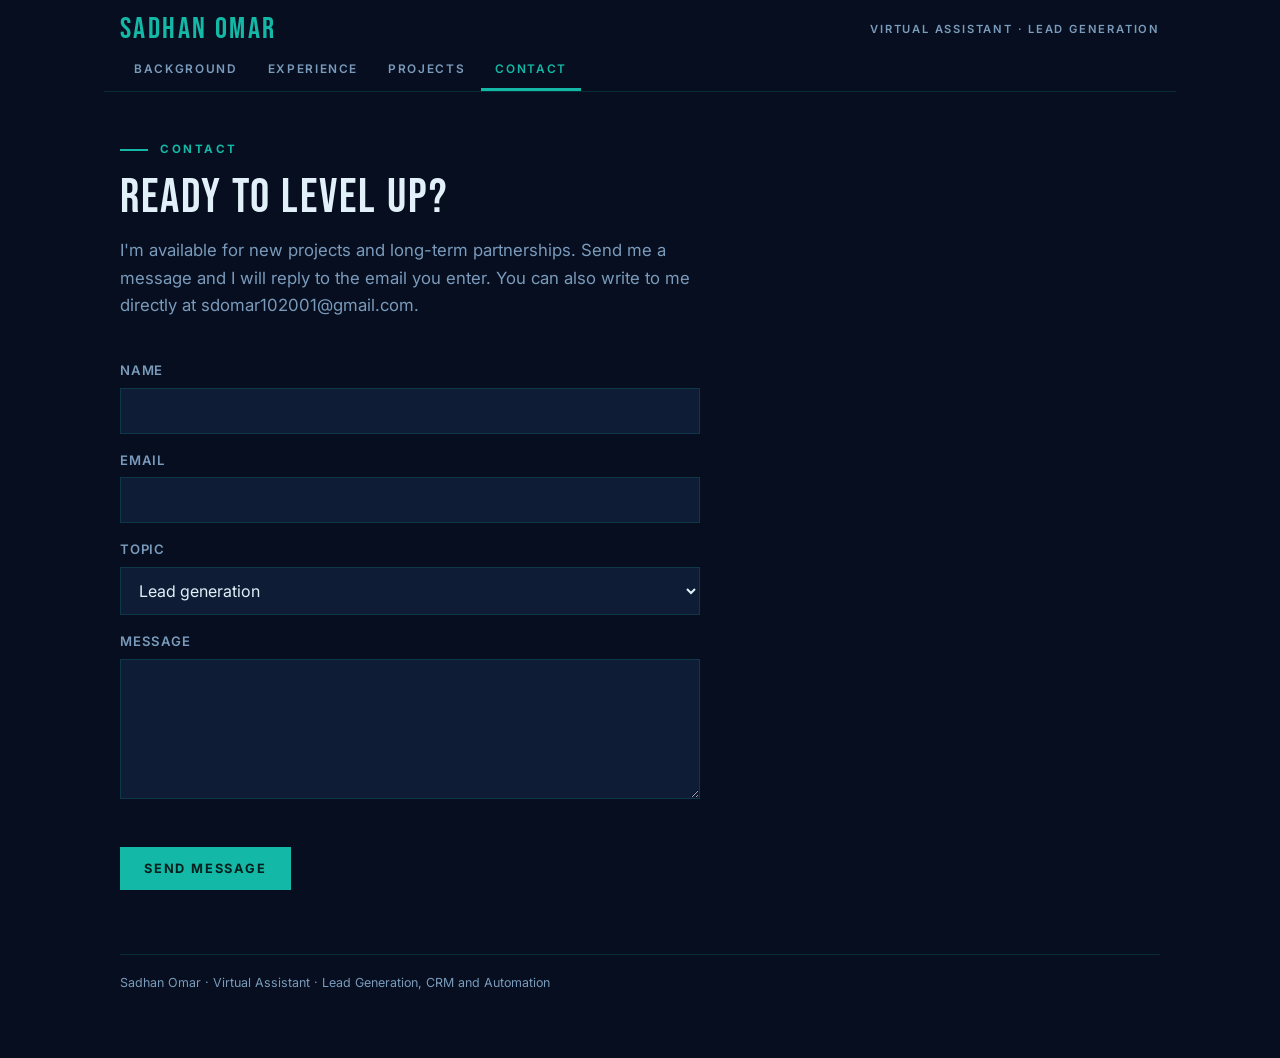
==== contact.html @ d017ca19 "Update portfolio projects and website" ====
<!DOCTYPE html>
<html lang="en">
<head>
<meta charset="UTF-8">
<meta name="viewport" content="width=device-width, initial-scale=1.0, viewport-fit=cover">
<title>Contact | Sadhan Omar</title>
<meta name="description" content="Sadhan Omar, virtual assistant for lead generation, CRM and GoHighLevel, cold outreach, and workflow automation.">
<link rel="preconnect" href="https://fonts.googleapis.com">
<link rel="preconnect" href="https://fonts.gstatic.com" crossorigin>
<link href="https://fonts.googleapis.com/css2?family=Bebas+Neue&family=Inter:wght@400;500;600;700&display=swap" rel="stylesheet">
<link rel="stylesheet" href="styles.css">
</head>
<body>
<div class="wrap">
  <header>
    <div class="head-inner">
      <div class="head-row">
        <a class="brand" href="index.html">SADHAN OMAR</a>
        <div class="role">Virtual Assistant · Lead Generation</div>
      </div>
      <nav aria-label="Portfolio pages">
        <a class="tab" href="index.html">Background</a>
        <a class="tab" href="experience.html">Experience</a>
        <a class="tab" href="projects.html">Projects</a>
        <a class="tab" aria-current="page" href="contact.html">Contact</a>
      </nav>
    </div>
  </header>

  <main>
    <section class="panel">
      <div class="block">
        <div class="eyebrow">Contact</div>
        <h2 class="sec-title">Ready to level up?</h2>
        <p class="bio" id="c-intro">I'm available for new projects and long-term partnerships. Write your message below, copy it, and send it to <b style="color:var(--fg);user-select:all">sdomar102001@gmail.com</b>. This page cannot send email by itself.</p>
      </div>
      <form id="cform" novalidate>
        <label for="c-name">Name<input id="c-name" name="name" autocomplete="name" required></label>
        <label for="c-email">Email<input id="c-email" name="email" type="email" autocomplete="email" required></label>
        <label for="c-topic">Topic
          <select id="c-topic" name="topic"><option>Lead generation</option><option>CRM or GoHighLevel setup</option><option>Workflow automation</option><option>Something else</option></select>
        </label>
        <label for="c-msg">Message<textarea id="c-msg" name="message" required></textarea></label>
        <div class="err" id="c-err" role="alert"></div>
        <label class="hp" aria-hidden="true">Leave this field empty<input name="website" tabindex="-1" autocomplete="off"></label>
        <div class="ok" id="c-ok" role="status" hidden></div>
        <button class="btn" type="submit" id="c-submit">Write message</button>
      </form>
      <div class="draft" id="draft" hidden>
        <pre id="draft-text"></pre>
        <div class="row"><button class="btn alt" type="button" id="copy">Copy message</button><span class="note" id="copy-note"></span></div>
      </div>
    </section>
  </main>

  <footer>Sadhan Omar · Virtual Assistant · Lead Generation, CRM and Automation</footer>
</div>
<script src="script.js"></script>
</body>
</html>
---- styles.css ----
[hidden] { display: none !important; }
html { background: #060e1f; }
body { margin: 0; }
img { max-width: 100%; }
/* Layout: sticky header (name + tab bar), one panel at a time routed by #hash. Keeps the owner's existing navy + teal look with Bebas Neue and Inter. */
:root {
  --bg: #060e1f;
  --surface: #0e1c35;
  --surface-2: #0b1628;
  --fg: #e2f0f9;
  --muted: #7a9bbb;
  --line: rgba(20, 184, 166, 0.18);
  --accent: #14b8a6;
  --accent-fg: #04201d;
  --font-display: "Bebas Neue", Impact, "Arial Narrow", sans-serif;
  --font-body: "Inter", "Helvetica Neue", Arial, sans-serif;
  color-scheme: dark;
}
* { box-sizing: border-box; }
body {
  background: var(--bg); color: var(--fg); font-family: var(--font-body); font-size: 16px; line-height: 1.65;
  padding-left: max(16px, env(safe-area-inset-left, 0px));
  padding-right: max(16px, env(safe-area-inset-right, 0px));
  padding-block: 0 64px;
}
body::before { content: ""; position: fixed; inset: 0 0 auto; height: env(safe-area-inset-top, 0px); z-index: 10; background: var(--bg); }
.wrap { max-width: 1040px; margin: 0 auto; min-width: 0; }
h1, h2, h3 { font-family: var(--font-display); font-weight: 400; letter-spacing: 0.04em; line-height: 0.95; margin: 0; text-wrap: balance; }
p { margin: 0; max-width: 65ch; }
a { color: var(--accent); }
:focus-visible { outline: 2px solid var(--accent); outline-offset: 3px; }

header { position: sticky; top: env(safe-area-inset-top, 0px); z-index: 5; background: var(--bg); border-bottom: 1px solid var(--line); margin-inline: calc(-1 * max(16px, env(safe-area-inset-left, 0px))) calc(-1 * max(16px, env(safe-area-inset-right, 0px))); padding-inline: max(16px, env(safe-area-inset-left, 0px)) max(16px, env(safe-area-inset-right, 0px)); }
.head-inner { max-width: 1040px; margin: 0 auto; }
.head-row { display: flex; align-items: center; justify-content: space-between; gap: 8px 24px; flex-wrap: wrap; padding-top: 14px; }
.brand { text-decoration: none; font-family: var(--font-display); font-size: 1.9rem; letter-spacing: 0.08em; color: var(--accent); line-height: 1; }
.role { font-size: 0.7rem; font-weight: 600; letter-spacing: 0.16em; text-transform: uppercase; color: var(--muted); }
nav { display: flex; gap: 2px; overflow-x: auto; scrollbar-width: none; padding-top: 6px; }
nav::-webkit-scrollbar { display: none; }
.tab { display: block; text-decoration: none; background: none; border: 0; border-bottom: 3px solid transparent; color: var(--muted); font: 600 0.74rem var(--font-body); letter-spacing: 0.14em; text-transform: uppercase; padding: 12px 14px; cursor: pointer; white-space: nowrap; }
.tab:hover { color: var(--accent); }
.tab[aria-current="page"] { color: var(--accent); border-bottom-color: var(--accent); }

main { padding-top: 48px; }
.panel { display: grid; gap: 40px; }
.eyebrow { font-size: 0.72rem; font-weight: 700; letter-spacing: 0.22em; text-transform: uppercase; color: var(--accent); }
.eyebrow::before { content: ""; display: inline-block; width: 28px; height: 2px; background: var(--accent); vertical-align: middle; margin-right: 12px; }
.title { font-size: clamp(2.6rem, 7vw, 4.6rem); }
.title .hl { color: var(--accent); }
.hero { display: grid; gap: 18px; }
.role-tag { display: inline-block; justify-self: start; border: 1px solid rgba(20, 184, 166, 0.4); background: rgba(20, 184, 166, 0.08); color: var(--accent); font-size: 0.74rem; font-weight: 700; letter-spacing: 0.12em; text-transform: uppercase; padding: 8px 14px; line-height: 1.5; }
.bio { color: var(--muted); font-size: 1.05rem; max-width: 56ch; }
.chips { display: flex; flex-wrap: wrap; gap: 8px; }
.chip { border: 1px solid rgba(20, 184, 166, 0.3); background: rgba(20, 184, 166, 0.07); color: var(--accent); padding: 5px 14px; border-radius: 999px; font-size: 0.76rem; font-weight: 700; letter-spacing: 0.04em; }
.chip.plain { color: var(--fg); background: var(--surface); border-color: var(--line); font-weight: 500; font-size: 0.82rem; }

.stats { display: grid; grid-template-columns: repeat(auto-fit, minmax(180px, 1fr)); background: var(--surface-2); border: 1px solid var(--line); }
.stat { padding: 26px 20px; text-align: center; border-right: 1px solid var(--line); min-width: 0; }
.stat:last-child { border-right: 0; }
.stat b { display: block; font-family: var(--font-display); font-weight: 400; font-size: 2.8rem; color: var(--accent); line-height: 1; letter-spacing: 0.03em; }
.stat span { display: block; margin-top: 6px; font-size: 0.7rem; letter-spacing: 0.14em; text-transform: uppercase; color: var(--muted); }
@media (max-width: 640px) { .stat { border-right: 0; border-bottom: 1px solid var(--line); } .stat:last-child { border-bottom: 0; } }

.sec-title { font-size: clamp(2rem, 5vw, 3rem); }
.grid { display: grid; grid-template-columns: repeat(auto-fit, minmax(270px, 1fr)); gap: 3px; background: var(--bg); }
.card { background: var(--surface); padding: 28px 26px; min-width: 0; }
.card h3 { font-size: 1.4rem; margin-bottom: 14px; }
.card ul { list-style: none; margin: 0; padding: 0; }
.card li { display: flex; gap: 10px; padding: 8px 0; border-bottom: 1px solid rgba(255, 255, 255, 0.05); font-size: 0.88rem; color: var(--muted); }
.card li:last-child { border-bottom: 0; }
.card li::before { content: "\2192"; color: var(--accent); flex-shrink: 0; }

.case { background: var(--surface); border: 1px solid var(--line); padding: 28px; display: grid; gap: 14px; min-width: 0; }
.case .kicker { font-size: 0.72rem; font-weight: 700; letter-spacing: 0.18em; text-transform: uppercase; color: var(--accent); }
.case h3 { font-size: clamp(1.8rem, 4vw, 2.4rem); }
.case p { color: var(--muted); }
details { border-top: 1px solid var(--line); padding-top: 16px; }
summary { cursor: pointer; color: var(--accent); font-weight: 600; font-size: 0.9rem; letter-spacing: 0.04em; }
.flow { list-style: none; margin: 18px 0 0; padding: 0; display: grid; gap: 0; }
.flow li { display: grid; grid-template-columns: 150px minmax(0, 1fr); gap: 6px 20px; padding: 14px 0; border-top: 1px solid rgba(255, 255, 255, 0.06); font-size: 0.92rem; color: var(--muted); }
.flow li b { color: var(--fg); font-weight: 600; }
@media (max-width: 640px) { .flow li { grid-template-columns: minmax(0, 1fr); } }
.why { margin-top: 18px; padding: 16px 18px; background: rgba(20, 184, 166, 0.07); border-left: 3px solid var(--accent); color: var(--fg); font-size: 0.92rem; max-width: none; }

.block { display: grid; gap: 16px; }
.certs { display: grid; grid-template-columns: repeat(auto-fit, minmax(230px, 1fr)); gap: 12px; }
.cert { background: var(--surface); border: 1px solid var(--line); padding: 16px 18px; }
.cert b { display: block; font-weight: 700; }
.cert span { font-size: 0.82rem; color: var(--muted); }
.kv { display: grid; grid-template-columns: repeat(auto-fit, minmax(260px, 1fr)); gap: 12px; }
.kv > div { background: var(--surface); border: 1px solid var(--line); padding: 16px 18px; min-width: 0; }
.kv dt { font-size: 0.68rem; letter-spacing: 0.16em; text-transform: uppercase; color: var(--muted); }
.kv dd { margin: 4px 0 0; font-weight: 500; overflow-wrap: anywhere; user-select: all; }
.kv a { text-decoration: none; }
.kv a:hover { text-decoration: underline; }

form { display: grid; gap: 16px; max-width: 580px; }
label { display: grid; gap: 6px; font-size: 0.82rem; font-weight: 600; letter-spacing: 0.06em; text-transform: uppercase; color: var(--muted); }
input, select, textarea { font: 400 1rem var(--font-body); letter-spacing: 0; text-transform: none; color: var(--fg); background: var(--surface); border: 1px solid var(--line); padding: 12px 14px; width: 100%; border-radius: 0; }
textarea { min-height: 140px; resize: vertical; }
.btn { appearance: none; border: 0; background: var(--accent); color: var(--accent-fg); font: 700 0.8rem var(--font-body); letter-spacing: 0.14em; text-transform: uppercase; padding: 14px 24px; cursor: pointer; justify-self: start; }
.btn.alt { background: none; color: var(--accent); border: 1px solid var(--accent); }
.err { color: #f0b45a; font-size: 0.85rem; min-height: 1.2em; }
.draft { display: grid; gap: 14px; max-width: 580px; background: var(--surface); border: 1px solid var(--line); padding: 20px; }
.draft pre { margin: 0; white-space: pre-wrap; overflow-wrap: anywhere; font: 0.85rem/1.6 ui-monospace, Consolas, monospace; }
.row { display: flex; gap: 12px; align-items: center; flex-wrap: wrap; }
.note { font-size: 0.85rem; color: var(--muted); }
footer { margin-top: 64px; padding-top: 18px; border-top: 1px solid var(--line); font-size: 0.78rem; color: var(--muted); }
@media (prefers-reduced-motion: no-preference) { .panel { animation: rise 0.25s ease-out; } @keyframes rise { from { opacity: 0.2; transform: translateY(6px); } to { opacity: 1; transform: none; } } }

/* ── Project pages (blue accent, SaaS-style cards) ── */
.btn { display: inline-block; text-decoration: none; }
body.proj { --accent: #6ea8ff; --accent-fg: #06122b; --line: rgba(110, 168, 255, 0.2); --surface: #0d1b36; --surface-2: #0a1530; }
.proj h1, .proj h2, .proj h3 { font-family: var(--font-body); font-weight: 700; letter-spacing: -0.02em; line-height: 1.15; }
.proj .brand { font-family: var(--font-display); letter-spacing: 0.08em; }
.pmain { display: grid; gap: 72px; }
.back { justify-self: start; color: var(--muted); font-size: 0.85rem; text-decoration: none; margin-bottom: -40px; }
.back:hover { color: var(--accent); }
.phero { display: grid; gap: 20px; }
.badge-row { display: flex; flex-wrap: wrap; gap: 8px; }
.badge { display: inline-block; background: var(--accent); color: var(--accent-fg); font-weight: 800; font-size: 0.72rem; letter-spacing: 0.1em; padding: 4px 10px; border-radius: 6px; }
.badge.soft { background: rgba(110, 168, 255, 0.12); color: var(--accent); font-weight: 600; letter-spacing: 0.04em; }
.phero h1 { font-size: clamp(2rem, 5.2vw, 3.4rem); max-width: 20ch; }
.plead { font-size: 1.1rem; color: var(--muted); max-width: 62ch; }
.meta { display: grid; grid-template-columns: repeat(auto-fit, minmax(200px, 1fr)); gap: 12px; margin: 8px 0 0; }
.meta > div { background: var(--surface); border: 1px solid var(--line); border-radius: 14px; padding: 14px 16px; box-shadow: 0 6px 20px rgba(0, 0, 0, 0.25); min-width: 0; }
.meta dt { font-size: 0.68rem; letter-spacing: 0.14em; text-transform: uppercase; color: var(--muted); }
.meta dd { margin: 4px 0 0; font-weight: 600; }
.disclaimer { font-size: 0.88rem; color: var(--muted); border-left: 3px solid var(--accent); padding-left: 14px; }
.toc { display: flex; flex-wrap: wrap; gap: 8px; }
.toc a { font-size: 0.8rem; font-weight: 600; color: var(--muted); text-decoration: none; border: 1px solid var(--line); border-radius: 999px; padding: 6px 14px; }
.toc a:hover { color: var(--accent); border-color: var(--accent); }
.psec { display: grid; gap: 20px; scroll-margin-top: 130px; }
.psec h2 { font-size: clamp(1.6rem, 3.6vw, 2.2rem); }
.intro { color: var(--muted); max-width: 70ch; }
.cols { display: grid; grid-template-columns: repeat(auto-fit, minmax(280px, 1fr)); gap: 24px; align-items: start; color: var(--muted); }
.plist { margin: 0; padding-left: 18px; display: grid; gap: 8px; color: var(--muted); font-size: 0.95rem; }
.plist.wide { max-width: 72ch; gap: 14px; }
.plist.wide b { color: var(--fg); }
.cards { display: grid; gap: 16px; }
.cards.three { grid-template-columns: repeat(auto-fit, minmax(250px, 1fr)); }
.cards.two { grid-template-columns: repeat(auto-fit, minmax(300px, 1fr)); }
.cards.stack { grid-template-columns: repeat(auto-fit, minmax(190px, 1fr)); }
.pcard { background: var(--surface); border: 1px solid var(--line); border-radius: 16px; padding: 22px; box-shadow: 0 8px 24px rgba(0, 0, 0, 0.28); display: grid; gap: 8px; align-content: start; min-width: 0; }
.pcard h3 { font-size: 1.05rem; }
.pcard p { color: var(--muted); font-size: 0.93rem; }
.chain { list-style: none; margin: 0; padding: 0; display: grid; grid-template-columns: repeat(auto-fit, minmax(170px, 1fr)); gap: 12px; counter-reset: step; }
.chain li { background: var(--surface); border: 1px solid var(--line); border-radius: 14px; padding: 14px 16px; position: relative; min-width: 0; }
.chain li b { display: block; color: var(--accent); font-size: 0.9rem; }
.chain li span { display: block; margin-top: 4px; font-size: 0.82rem; color: var(--muted); }
.shots { display: grid; gap: 16px; }
.shots.two { grid-template-columns: repeat(auto-fit, minmax(280px, 1fr)); align-items: start; }
.shot { margin: 0; background: var(--surface); border: 1px solid var(--line); border-radius: 16px; padding: 10px; box-shadow: 0 8px 24px rgba(0, 0, 0, 0.3); min-width: 0; overflow: hidden; }
.shot a { display: block; border-radius: 10px; overflow: hidden; }
.shot img { display: block; width: 100%; height: auto; border-radius: 10px; }
.shot figcaption { padding: 10px 6px 4px; font-size: 0.8rem; color: var(--muted); }
.zaps { display: grid; gap: 20px; }
.zap { background: var(--surface-2); border: 1px solid var(--line); border-radius: 20px; padding: 24px; display: grid; gap: 14px; min-width: 0; }
.zap p { color: var(--muted); max-width: 70ch; }
.zap-head { display: flex; align-items: center; gap: 12px; flex-wrap: wrap; }
.zap-head h3 { font-size: 1.2rem; }
.zap > .shot { max-width: 420px; }
.skills { color: var(--fg); max-width: 70ch; }
.cta-row { display: flex; gap: 12px; flex-wrap: wrap; }
.pcard-link { text-decoration: none; color: inherit; transition: border-color 0.2s, transform 0.2s; }
.pcard-link:hover { border-color: var(--accent); transform: translateY(-3px); }
.case-link { text-decoration: none; color: inherit; transition: border-color 0.2s, transform 0.2s; }
.case-link:hover { border-color: var(--accent); transform: translateY(-3px); }

/* ── Profile photo ── */
.hero-split { display: grid; grid-template-columns: minmax(0, 1fr) minmax(0, 380px); gap: 40px; align-items: center; }
.photo-wrap { margin: 0; position: relative; justify-self: center; width: 100%; max-width: 380px; }
.photo-wrap::before { content: ""; position: absolute; inset: -3px; clip-path: polygon(8% 0%, 100% 0%, 92% 100%, 0% 100%); background: var(--accent); box-shadow: 0 0 40px rgba(20, 184, 166, 0.45); }
.hero-photo { position: relative; display: block; width: 100%; height: auto; aspect-ratio: 1 / 1; object-fit: cover; clip-path: polygon(8% 0%, 100% 0%, 92% 100%, 0% 100%); }
@media (max-width: 820px) { .hero-split { grid-template-columns: minmax(0, 1fr); } .photo-wrap { order: -1; max-width: 260px; justify-self: start; } }
.shot img { cursor: zoom-in; }
.lightbox { position: fixed; inset: 0; z-index: 50; background: rgba(3, 8, 20, 0.92); display: flex; align-items: center; justify-content: center; padding: 20px; cursor: zoom-out; }
.lightbox img { max-width: 100%; max-height: 100%; width: auto; height: auto; border-radius: 10px; }
.title.headline { font-size: clamp(2.2rem, 5.2vw, 3.6rem); line-height: 1; max-width: 20ch; }
.hero .bio { max-width: 60ch; }
.title.name { font-size: clamp(3rem, 9vw, 5.6rem); line-height: 0.95; max-width: none; }
.tagline { font-size: clamp(0.8rem, 2.2vw, 1rem); font-weight: 700; letter-spacing: 0.14em; text-transform: uppercase; color: var(--accent); max-width: none; }
.hero .bio { font-size: 1.1rem; max-width: 46ch; }

/* ── Tools marquee ── */
.marquee-wrap { position: relative; overflow: hidden; padding: 6px 0; min-width: 0; }
.marquee-wrap::before, .marquee-wrap::after { content: ""; position: absolute; top: 0; bottom: 0; width: 80px; z-index: 2; pointer-events: none; }
.marquee-wrap::before { left: 0; background: linear-gradient(to right, var(--bg), transparent); }
.marquee-wrap::after { right: 0; background: linear-gradient(to left, var(--bg), transparent); }
.marquee-row { display: flex; gap: 12px; width: max-content; margin-bottom: 12px; }
.marquee-row:last-child { margin-bottom: 0; }
.marquee-row .dup { display: contents; }
.mq-left { animation: mqLeft 38s linear infinite; }
.mq-right { animation: mqRight 44s linear infinite; }
.marquee-wrap:hover .marquee-row { animation-play-state: paused; }
.tool-chip { display: inline-flex; align-items: center; gap: 9px; padding: 9px 20px; background: var(--surface); border: 1px solid var(--line); border-radius: 999px; white-space: nowrap; font-size: 13px; font-weight: 600; color: var(--muted); flex-shrink: 0; transition: border-color 0.25s, color 0.25s; }
.tool-chip:hover { border-color: rgba(20, 184, 166, 0.55); color: var(--fg); }
.chip-icon { width: 20px; height: 20px; border-radius: 5px; display: flex; align-items: center; justify-content: center; flex-shrink: 0; overflow: hidden; }
.chip-icon img { width: 14px; height: 14px; object-fit: contain; display: block; }
.chip-dot { width: 8px; height: 8px; border-radius: 50%; flex-shrink: 0; opacity: 0.9; }
@keyframes mqLeft { from { transform: translateX(0); } to { transform: translateX(-50%); } }
@keyframes mqRight { from { transform: translateX(-50%); } to { transform: translateX(0); } }
@media (prefers-reduced-motion: reduce) {
  .marquee-row { animation: none; width: auto; flex-wrap: wrap; }
  .marquee-row .dup { display: none; }
  .marquee-wrap::before, .marquee-wrap::after { display: none; }
}
.marquee-row { padding-right: 12px; }
.certs.pics { grid-template-columns: repeat(auto-fit, minmax(240px, 1fr)); gap: 16px; align-items: start; }
.shot.cert { padding: 0; background: var(--surface); border-radius: 14px; }
.shot.cert img { border-radius: 14px 14px 0 0; }
.shot.cert figcaption { padding: 14px 16px; display: grid; gap: 2px; }
.shot.cert figcaption b { color: var(--fg); font-weight: 700; }
.shot.cert figcaption span { font-size: 0.8rem; color: var(--muted); }
/* Equal-size certificate cards */
.certs.pics { align-items: stretch; }
.shot.cert { display: flex; flex-direction: column; }
.shot.cert img { aspect-ratio: 7 / 5; width: 100%; height: auto; object-fit: contain; background: #03070f; }
.shot.cert figcaption { flex: 1; }

/* ── Work history timeline ── */
.log { display: grid; border-top: 1px solid var(--line); }
.entry { display: grid; grid-template-columns: 180px minmax(0, 1fr); gap: 8px 28px; padding: 26px 0; border-bottom: 1px solid var(--line); }
.entry .when { font-size: 0.78rem; font-weight: 700; letter-spacing: 0.12em; text-transform: uppercase; color: var(--accent); padding-top: 6px; }
.entry h3 { font-size: 1.7rem; }
.entry .org { color: var(--muted); font-size: 0.95rem; margin-top: 4px; }
.entry ul { margin: 14px 0 0; padding-left: 18px; display: grid; gap: 6px; max-width: 68ch; color: var(--muted); font-size: 0.93rem; }
@media (max-width: 640px) { .entry { grid-template-columns: minmax(0, 1fr); } }
.cert span + span { display: block; margin-top: 6px; }

/* ── Project 02: demo, workflow steps, gallery ── */
.btn-demo { font-size: 0.95rem; padding: 16px 30px; box-shadow: 0 0 0 4px rgba(110, 168, 255, 0.18), 0 10px 28px rgba(110, 168, 255, 0.28); }
.btn-demo:hover { filter: brightness(1.08); }
.demo { background: var(--surface); border: 1px solid var(--line); border-radius: 18px; padding: 24px; display: grid; gap: 16px; justify-items: start; box-shadow: 0 8px 24px rgba(0, 0, 0, 0.28); }
.demo p { color: var(--fg); }
.demo .notice { color: var(--muted); font-size: 0.88rem; border-left: 3px solid #e0a44a; padding-left: 14px; }
.demo .notice b { color: #e0a44a; }
.subhead { font-size: 1.05rem; color: var(--fg); margin-top: 8px; }
.chain.steps { counter-reset: step; }
.chain.steps li::before { counter-increment: step; content: counter(step); display: inline-grid; place-items: center; width: 22px; height: 22px; margin-bottom: 8px; border-radius: 50%; background: var(--accent); color: var(--accent-fg); font-size: 0.72rem; font-weight: 800; }
.gal-group { display: grid; gap: 16px; }
.gal-group + .gal-group { margin-top: 24px; }
.shot.sheet img { width: auto; max-width: 100%; margin: 0 auto; background: var(--surface-2); }
.zapgrid { display: grid; grid-template-columns: repeat(auto-fit, minmax(260px, 1fr)); gap: 16px; align-items: stretch; }
.shot.zapshot { display: flex; flex-direction: column; }
.shot.zapshot img { aspect-ratio: 1 / 1; object-fit: contain; background: var(--surface-2); }
.shot.zapshot figcaption { flex: 1; }
.note-card { align-content: center; }
.shot.zapshot img { background: #f5f4f0; }
.note-card { align-self: start; align-content: start; }
@media (min-width: 760px) { .chain.steps:has(li:nth-child(6)) { grid-template-columns: repeat(3, minmax(0, 1fr)); } }

/* ── Projects grouped by platform (dropdowns) ── */
.plats { display: grid; gap: 14px; }
.plat { background: var(--surface-2); border: 1px solid var(--line); border-radius: 16px; overflow: hidden; }
.plat[open] { border-color: rgba(20, 184, 166, 0.45); }
.plat summary { list-style: none; cursor: pointer; display: grid; grid-template-columns: minmax(0, 1fr) auto auto; align-items: center; gap: 4px 16px; padding: 22px 24px; }
.plat summary::-webkit-details-marker { display: none; }
.plat summary::after { content: ""; grid-column: 3; grid-row: 1 / span 2; width: 10px; height: 10px; border-right: 2px solid var(--accent); border-bottom: 2px solid var(--accent); transform: rotate(45deg); transition: transform 0.2s; margin: 0 4px 4px; }
.plat[open] summary::after { transform: rotate(-135deg); margin-bottom: -4px; }
.plat summary:hover .plat-name { color: var(--accent); }
.plat-name { font-family: var(--font-display); font-size: 2rem; letter-spacing: 0.06em; line-height: 1; grid-column: 1; }
.plat-desc { grid-column: 1; color: var(--muted); font-size: 0.9rem; }
.plat-count { grid-column: 2; grid-row: 1 / span 2; font-size: 0.72rem; font-weight: 700; letter-spacing: 0.12em; text-transform: uppercase; color: var(--accent); border: 1px solid rgba(20, 184, 166, 0.35); border-radius: 999px; padding: 4px 12px; white-space: nowrap; }
.plat-body { display: grid; gap: 16px; padding: 4px 20px 22px; }
@media (max-width: 520px) { .plat summary { padding: 18px 16px; grid-template-columns: minmax(0, 1fr) auto; } .plat-count { grid-column: 1; grid-row: 3; justify-self: start; margin-top: 6px; } .plat summary::after { grid-column: 2; } .plat-body { padding: 4px 12px 16px; } }

/* ══ Motion (all pages). Everything is wrapped so reduced-motion visitors see a still page. ══ */
@media (prefers-reduced-motion: no-preference) {
  @view-transition { navigation: auto; }
  header { view-transition-name: site-header; }
  ::view-transition-old(root), ::view-transition-new(root) { animation-duration: 0.28s; }

  @keyframes fadeUp { from { opacity: 0; transform: translateY(22px); } to { opacity: 1; transform: none; } }
  @keyframes fadeLeft { from { opacity: 0; transform: translateX(34px); } to { opacity: 1; transform: none; } }
  @keyframes floaty { 0%, 100% { translate: 0 0; } 50% { translate: 0 -8px; } }
  @keyframes glowPulse { 0%, 100% { text-shadow: 0 0 18px rgba(20, 184, 166, 0.35); } 50% { text-shadow: 0 0 34px rgba(20, 184, 166, 0.75), 0 0 70px rgba(20, 184, 166, 0.25); } }
  @keyframes lbIn { from { opacity: 0; } to { opacity: 1; } }
  @keyframes lbZoom { from { transform: scale(0.94); } to { transform: none; } }

  /* page load: hero content rises in one after another */
  .hero > *, .phero > *, .panel > .block:first-child > * { animation: fadeUp 0.7s cubic-bezier(0.2, 0.7, 0.2, 1) both; animation-delay: calc(var(--i, 0) * 90ms + 40ms); }
  .hero > *:nth-child(2), .phero > *:nth-child(2), .panel > .block:first-child > *:nth-child(2) { --i: 1; }
  .hero > *:nth-child(3), .phero > *:nth-child(3), .panel > .block:first-child > *:nth-child(3) { --i: 2; }
  .phero > *:nth-child(4) { --i: 3; } .phero > *:nth-child(5) { --i: 4; } .phero > *:nth-child(6) { --i: 5; } .phero > *:nth-child(7) { --i: 6; }
  .photo-wrap { animation: fadeLeft 0.8s 0.3s cubic-bezier(0.2, 0.7, 0.2, 1) both, floaty 6s ease-in-out 1.3s infinite; }
  .title.name .hl { animation: glowPulse 3.4s ease-in-out infinite; }

  /* scroll reveal (classes are added by script.js only for items below the fold) */
  .reveal { opacity: 0; transform: translateY(26px); }
  .reveal.in { opacity: 1; transform: none; transition: opacity 0.65s ease, transform 0.65s cubic-bezier(0.2, 0.7, 0.2, 1); transition-delay: var(--d, 0ms); }

  /* hover */
  .pcard, .card, .cert, .zap, .kv > div, .meta > div, .info section, .stat { transition: transform 0.25s ease, border-color 0.25s ease, box-shadow 0.25s ease; }
  .pcard:hover, .card:hover, .cert:hover, .zap:hover, .kv > div:hover, .meta > div:hover, .info section:hover { transform: translateY(-4px); border-color: var(--accent); box-shadow: 0 14px 32px rgba(0, 0, 0, 0.38); }
  .shot img { transition: transform 0.45s ease; }
  .shot:hover img { transform: scale(1.03); }
  .btn { transition: transform 0.2s ease, box-shadow 0.2s ease, filter 0.2s ease; }
  .btn:hover { transform: translateY(-2px); }
  .btn:active { transform: translateY(0); }
  .chip, .toc a, .tab { transition: background-color 0.2s ease, border-color 0.2s ease, color 0.2s ease, box-shadow 0.2s ease; }
  .chip:hover { background: rgba(20, 184, 166, 0.16); box-shadow: 0 0 12px rgba(20, 184, 166, 0.45); }
  .entry { transition: background-color 0.25s ease; }
  .entry:hover { background: rgba(20, 184, 166, 0.04); }

  /* dropdowns and image viewer */
  .plat[open] .plat-body { animation: fadeUp 0.4s cubic-bezier(0.2, 0.7, 0.2, 1) both; }
  .lightbox { animation: lbIn 0.2s ease both; }
  .lightbox img { animation: lbZoom 0.25s ease both; }
}
@media print { .reveal { opacity: 1 !important; transform: none !important; } }

/* ── Contact form states ── */
.hp { position: absolute; left: -9999px; width: 1px; height: 1px; overflow: hidden; }
.ok { max-width: 580px; color: var(--fg); background: rgba(20, 184, 166, 0.1); border-left: 3px solid var(--accent); padding: 12px 14px; font-size: 0.95rem; }
.btn[disabled] { opacity: 0.6; cursor: wait; transform: none; }
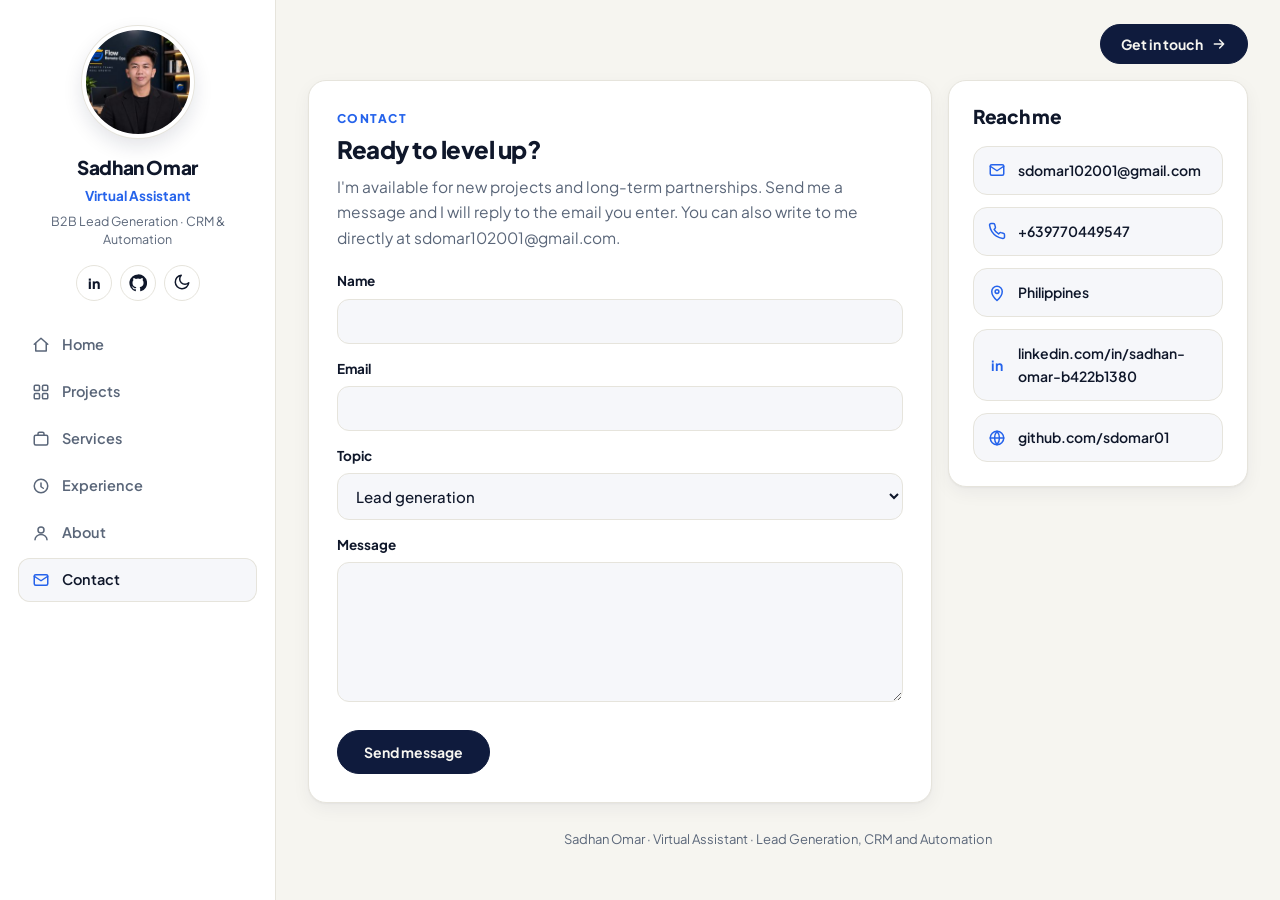
==== commit 39227392: "Update portfolio website and projects" ====
--- a/contact.html
+++ b/contact.html
@@ -1,40 +1,35 @@
 <!DOCTYPE html>
-<html lang="en">
+<html lang="en" data-theme="light">
 <head>
 <meta charset="UTF-8">
 <meta name="viewport" content="width=device-width, initial-scale=1.0, viewport-fit=cover">
 <title>Contact | Sadhan Omar</title>
-<meta name="description" content="Sadhan Omar, virtual assistant for lead generation, CRM and GoHighLevel, cold outreach, and workflow automation.">
+<meta name="description" content="Contact Sadhan Omar for lead generation, CRM and GoHighLevel setup, and workflow automation.">
+<script>try{var t=localStorage.getItem('theme');if(t==='dark'||t==='light')document.documentElement.setAttribute('data-theme',t)}catch(e){}</script>
 <link rel="preconnect" href="https://fonts.googleapis.com">
 <link rel="preconnect" href="https://fonts.gstatic.com" crossorigin>
-<link href="https://fonts.googleapis.com/css2?family=Bebas+Neue&family=Inter:wght@400;500;600;700&display=swap" rel="stylesheet">
+<link href="https://fonts.googleapis.com/css2?family=Plus+Jakarta+Sans:wght@400;500;600;700;800&family=Space+Grotesk:wght@500;600;700&display=swap" rel="stylesheet">
 <link rel="stylesheet" href="styles.css">
 </head>
-<body>
-<div class="wrap">
-  <header>
-    <div class="head-inner">
-      <div class="head-row">
-        <a class="brand" href="index.html">SADHAN OMAR</a>
-        <div class="role">Virtual Assistant · Lead Generation</div>
+<body class="">
+<div class="app">
+  <aside class="side">
+    <div class="prof">
+      <div class="avatar" role="img" aria-label="Portrait of Sadhan Omar"></div>
+      <a class="name" href="index.html">Sadhan Omar</a>
+      <div class="role">Virtual Assistant</div>
+      <div class="sub">B2B Lead Generation · CRM &amp; Automation</div>
+      <div class="icons">
+        <a class="ibtn" href="https://www.linkedin.com/in/sadhan-omar-b422b1380" target="_blank" rel="noopener" aria-label="LinkedIn">in</a>
+        <a class="ibtn" href="https://github.com/sdomar01" target="_blank" rel="noopener" aria-label="GitHub"><svg class="fill" viewBox="0 0 24 24" aria-hidden="true"><path d="M12 .5a11.5 11.5 0 00-3.64 22.41c.58.1.79-.25.79-.56v-2c-3.2.7-3.88-1.37-3.88-1.37-.52-1.33-1.28-1.69-1.28-1.69-1.04-.71.08-.7.08-.7 1.15.08 1.76 1.19 1.76 1.19 1.03 1.76 2.69 1.25 3.35.96.1-.75.4-1.25.73-1.54-2.55-.29-5.24-1.28-5.24-5.69 0-1.26.45-2.28 1.19-3.09-.12-.29-.52-1.46.11-3.05 0 0 .97-.31 3.17 1.18a11 11 0 015.77 0c2.2-1.49 3.17-1.18 3.17-1.18.63 1.59.23 2.76.11 3.05.74.81 1.19 1.83 1.19 3.09 0 4.42-2.69 5.39-5.26 5.68.41.36.78 1.06.78 2.14v3.17c0 .31.21.67.8.56A11.5 11.5 0 0012 .5z"/></svg></a>
+        <button class="ibtn" id="theme" type="button" aria-label="Switch to dark mode"><span class="moon"><svg viewBox="0 0 24 24" aria-hidden="true"><path d="M21 13A9 9 0 1111 3a7 7 0 0010 10z"/></svg></span><span class="sun"><svg viewBox="0 0 24 24" aria-hidden="true"><circle cx="12" cy="12" r="4"/><path d="M12 2v2M12 20v2M4.9 4.9l1.4 1.4M17.7 17.7l1.4 1.4M2 12h2M20 12h2M4.9 19.1l1.4-1.4M17.7 6.3l1.4-1.4"/></svg></span></button>
       </div>
-      <nav aria-label="Portfolio pages">
-        <a class="tab" href="index.html">Background</a>
-        <a class="tab" href="experience.html">Experience</a>
-        <a class="tab" href="projects.html">Projects</a>
-        <a class="tab" aria-current="page" href="contact.html">Contact</a>
-      </nav>
     </div>
-  </header>
-
-  <main>
-    <section class="panel">
-      <div class="block">
-        <div class="eyebrow">Contact</div>
-        <h2 class="sec-title">Ready to level up?</h2>
-        <p class="bio" id="c-intro">I'm available for new projects and long-term partnerships. Write your message below, copy it, and send it to <b style="color:var(--fg);user-select:all">sdomar102001@gmail.com</b>. This page cannot send email by itself.</p>
-      </div>
-      <form id="cform" novalidate>
+    <nav class="menu" aria-label="Portfolio pages"><a href="index.html"><svg viewBox="0 0 24 24" aria-hidden="true"><path d="M3 11l9-8 9 8"/><path d="M5 10v10h14V10"/></svg>Home</a><a href="projects.html"><svg viewBox="0 0 24 24" aria-hidden="true"><rect x="3" y="3" width="7" height="7" rx="1.5"/><rect x="14" y="3" width="7" height="7" rx="1.5"/><rect x="3" y="14" width="7" height="7" rx="1.5"/><rect x="14" y="14" width="7" height="7" rx="1.5"/></svg>Projects</a><a href="services.html"><svg viewBox="0 0 24 24" aria-hidden="true"><rect x="3" y="7" width="18" height="13" rx="2"/><path d="M8 7V5a2 2 0 012-2h4a2 2 0 012 2v2"/></svg>Services</a><a href="experience.html"><svg viewBox="0 0 24 24" aria-hidden="true"><path d="M12 8v5l3 2"/><circle cx="12" cy="12" r="9"/></svg>Experience</a><a href="about.html"><svg viewBox="0 0 24 24" aria-hidden="true"><circle cx="12" cy="8" r="4"/><path d="M4 21c0-4 4-7 8-7s8 3 8 7"/></svg>About</a><a href="contact.html" aria-current="page"><svg viewBox="0 0 24 24" aria-hidden="true"><rect x="3" y="5" width="18" height="14" rx="2"/><path d="M3 7l9 6 9-6"/></svg>Contact</a></nav>
+  </aside>
+  <div class="content">
+    <div class="topbar"><span class="crumb">Contact</span><a class="btn" href="contact.html">Get in touch <svg viewBox="0 0 24 24" aria-hidden="true"><path d="M5 12h14M13 6l6 6-6 6"/></svg></a></div>
+    <div class="contact-grid"><section class="panel"><div class="block"><div class="eyebrow">Contact</div><h2 class="sec-title">Ready to level up?</h2><p class="bio" id="c-intro">I'm available for new projects and long-term partnerships. Write your message below, copy it, and send it to <b>sdomar102001@gmail.com</b>.</p></div><form id="cform" novalidate>
         <label for="c-name">Name<input id="c-name" name="name" autocomplete="name" required></label>
         <label for="c-email">Email<input id="c-email" name="email" type="email" autocomplete="email" required></label>
         <label for="c-topic">Topic
@@ -50,11 +45,10 @@
         <pre id="draft-text"></pre>
         <div class="row"><button class="btn alt" type="button" id="copy">Copy message</button><span class="note" id="copy-note"></span></div>
       </div>
-    </section>
-  </main>
-
-  <footer>Sadhan Omar · Virtual Assistant · Lead Generation, CRM and Automation</footer>
+    </section><aside class="tile cinfo"><h2>Reach me</h2><a href="mailto:sdomar102001@gmail.com"><svg viewBox="0 0 24 24" aria-hidden="true"><rect x="3" y="5" width="18" height="14" rx="2"/><path d="M3 7l9 6 9-6"/></svg>sdomar102001@gmail.com</a><div><svg viewBox="0 0 24 24" aria-hidden="true"><path d="M22 16.9v3a2 2 0 01-2.2 2 19.8 19.8 0 01-8.6-3.1 19.5 19.5 0 01-6-6A19.8 19.8 0 012.1 4.2 2 2 0 014.1 2h3a2 2 0 012 1.7c.1 1 .4 1.9.7 2.8a2 2 0 01-.5 2.1L8.1 9.9a16 16 0 006 6l1.3-1.3a2 2 0 012.1-.4c.9.3 1.8.6 2.8.7a2 2 0 011.7 2z"/></svg>+639770449547</div><div><svg viewBox="0 0 24 24" aria-hidden="true"><path d="M12 22s7-6.2 7-12a7 7 0 10-14 0c0 5.8 7 12 7 12z"/><circle cx="12" cy="10" r="2.5"/></svg>Philippines</div><a href="https://www.linkedin.com/in/sadhan-omar-b422b1380" target="_blank" rel="noopener"><b style="color:var(--accent)">in</b>linkedin.com/in/sadhan-omar-b422b1380</a><a href="https://github.com/sdomar01" target="_blank" rel="noopener"><svg viewBox="0 0 24 24" aria-hidden="true"><circle cx="12" cy="12" r="9"/><path d="M3 12h18M12 3a14 14 0 010 18M12 3a14 14 0 000 18"/></svg>github.com/sdomar01</a></aside></div>
+    <div class="foot">Sadhan Omar · Virtual Assistant · Lead Generation, CRM and Automation</div>
+  </div>
 </div>
 <script src="script.js"></script>
 </body>
-</html>+</html>
--- a/styles.css
+++ b/styles.css
@@ -1,316 +1,455 @@
-[hidden] { display: none !important; }
-html { background: #060e1f; }
-body { margin: 0; }
-img { max-width: 100%; }
-/* Layout: sticky header (name + tab bar), one panel at a time routed by #hash. Keeps the owner's existing navy + teal look with Bebas Neue and Inter. */
-:root {
-  --bg: #060e1f;
-  --surface: #0e1c35;
-  --surface-2: #0b1628;
-  --fg: #e2f0f9;
-  --muted: #7a9bbb;
-  --line: rgba(20, 184, 166, 0.18);
-  --accent: #14b8a6;
-  --accent-fg: #04201d;
-  --font-display: "Bebas Neue", Impact, "Arial Narrow", sans-serif;
-  --font-body: "Inter", "Helvetica Neue", Arial, sans-serif;
-  color-scheme: dark;
-}
-* { box-sizing: border-box; }
-body {
-  background: var(--bg); color: var(--fg); font-family: var(--font-body); font-size: 16px; line-height: 1.65;
-  padding-left: max(16px, env(safe-area-inset-left, 0px));
-  padding-right: max(16px, env(safe-area-inset-right, 0px));
-  padding-block: 0 64px;
-}
-body::before { content: ""; position: fixed; inset: 0 0 auto; height: env(safe-area-inset-top, 0px); z-index: 10; background: var(--bg); }
-.wrap { max-width: 1040px; margin: 0 auto; min-width: 0; }
-h1, h2, h3 { font-family: var(--font-display); font-weight: 400; letter-spacing: 0.04em; line-height: 0.95; margin: 0; text-wrap: balance; }
-p { margin: 0; max-width: 65ch; }
-a { color: var(--accent); }
-:focus-visible { outline: 2px solid var(--accent); outline-offset: 3px; }
-
-header { position: sticky; top: env(safe-area-inset-top, 0px); z-index: 5; background: var(--bg); border-bottom: 1px solid var(--line); margin-inline: calc(-1 * max(16px, env(safe-area-inset-left, 0px))) calc(-1 * max(16px, env(safe-area-inset-right, 0px))); padding-inline: max(16px, env(safe-area-inset-left, 0px)) max(16px, env(safe-area-inset-right, 0px)); }
-.head-inner { max-width: 1040px; margin: 0 auto; }
-.head-row { display: flex; align-items: center; justify-content: space-between; gap: 8px 24px; flex-wrap: wrap; padding-top: 14px; }
-.brand { text-decoration: none; font-family: var(--font-display); font-size: 1.9rem; letter-spacing: 0.08em; color: var(--accent); line-height: 1; }
-.role { font-size: 0.7rem; font-weight: 600; letter-spacing: 0.16em; text-transform: uppercase; color: var(--muted); }
-nav { display: flex; gap: 2px; overflow-x: auto; scrollbar-width: none; padding-top: 6px; }
-nav::-webkit-scrollbar { display: none; }
-.tab { display: block; text-decoration: none; background: none; border: 0; border-bottom: 3px solid transparent; color: var(--muted); font: 600 0.74rem var(--font-body); letter-spacing: 0.14em; text-transform: uppercase; padding: 12px 14px; cursor: pointer; white-space: nowrap; }
-.tab:hover { color: var(--accent); }
-.tab[aria-current="page"] { color: var(--accent); border-bottom-color: var(--accent); }
-
-main { padding-top: 48px; }
-.panel { display: grid; gap: 40px; }
-.eyebrow { font-size: 0.72rem; font-weight: 700; letter-spacing: 0.22em; text-transform: uppercase; color: var(--accent); }
-.eyebrow::before { content: ""; display: inline-block; width: 28px; height: 2px; background: var(--accent); vertical-align: middle; margin-right: 12px; }
-.title { font-size: clamp(2.6rem, 7vw, 4.6rem); }
-.title .hl { color: var(--accent); }
-.hero { display: grid; gap: 18px; }
-.role-tag { display: inline-block; justify-self: start; border: 1px solid rgba(20, 184, 166, 0.4); background: rgba(20, 184, 166, 0.08); color: var(--accent); font-size: 0.74rem; font-weight: 700; letter-spacing: 0.12em; text-transform: uppercase; padding: 8px 14px; line-height: 1.5; }
-.bio { color: var(--muted); font-size: 1.05rem; max-width: 56ch; }
-.chips { display: flex; flex-wrap: wrap; gap: 8px; }
-.chip { border: 1px solid rgba(20, 184, 166, 0.3); background: rgba(20, 184, 166, 0.07); color: var(--accent); padding: 5px 14px; border-radius: 999px; font-size: 0.76rem; font-weight: 700; letter-spacing: 0.04em; }
-.chip.plain { color: var(--fg); background: var(--surface); border-color: var(--line); font-weight: 500; font-size: 0.82rem; }
-
-.stats { display: grid; grid-template-columns: repeat(auto-fit, minmax(180px, 1fr)); background: var(--surface-2); border: 1px solid var(--line); }
-.stat { padding: 26px 20px; text-align: center; border-right: 1px solid var(--line); min-width: 0; }
-.stat:last-child { border-right: 0; }
-.stat b { display: block; font-family: var(--font-display); font-weight: 400; font-size: 2.8rem; color: var(--accent); line-height: 1; letter-spacing: 0.03em; }
-.stat span { display: block; margin-top: 6px; font-size: 0.7rem; letter-spacing: 0.14em; text-transform: uppercase; color: var(--muted); }
-@media (max-width: 640px) { .stat { border-right: 0; border-bottom: 1px solid var(--line); } .stat:last-child { border-bottom: 0; } }
-
-.sec-title { font-size: clamp(2rem, 5vw, 3rem); }
-.grid { display: grid; grid-template-columns: repeat(auto-fit, minmax(270px, 1fr)); gap: 3px; background: var(--bg); }
-.card { background: var(--surface); padding: 28px 26px; min-width: 0; }
-.card h3 { font-size: 1.4rem; margin-bottom: 14px; }
-.card ul { list-style: none; margin: 0; padding: 0; }
-.card li { display: flex; gap: 10px; padding: 8px 0; border-bottom: 1px solid rgba(255, 255, 255, 0.05); font-size: 0.88rem; color: var(--muted); }
-.card li:last-child { border-bottom: 0; }
-.card li::before { content: "\2192"; color: var(--accent); flex-shrink: 0; }
-
-.case { background: var(--surface); border: 1px solid var(--line); padding: 28px; display: grid; gap: 14px; min-width: 0; }
-.case .kicker { font-size: 0.72rem; font-weight: 700; letter-spacing: 0.18em; text-transform: uppercase; color: var(--accent); }
-.case h3 { font-size: clamp(1.8rem, 4vw, 2.4rem); }
-.case p { color: var(--muted); }
-details { border-top: 1px solid var(--line); padding-top: 16px; }
-summary { cursor: pointer; color: var(--accent); font-weight: 600; font-size: 0.9rem; letter-spacing: 0.04em; }
-.flow { list-style: none; margin: 18px 0 0; padding: 0; display: grid; gap: 0; }
-.flow li { display: grid; grid-template-columns: 150px minmax(0, 1fr); gap: 6px 20px; padding: 14px 0; border-top: 1px solid rgba(255, 255, 255, 0.06); font-size: 0.92rem; color: var(--muted); }
-.flow li b { color: var(--fg); font-weight: 600; }
-@media (max-width: 640px) { .flow li { grid-template-columns: minmax(0, 1fr); } }
-.why { margin-top: 18px; padding: 16px 18px; background: rgba(20, 184, 166, 0.07); border-left: 3px solid var(--accent); color: var(--fg); font-size: 0.92rem; max-width: none; }
-
-.block { display: grid; gap: 16px; }
-.certs { display: grid; grid-template-columns: repeat(auto-fit, minmax(230px, 1fr)); gap: 12px; }
-.cert { background: var(--surface); border: 1px solid var(--line); padding: 16px 18px; }
-.cert b { display: block; font-weight: 700; }
-.cert span { font-size: 0.82rem; color: var(--muted); }
-.kv { display: grid; grid-template-columns: repeat(auto-fit, minmax(260px, 1fr)); gap: 12px; }
-.kv > div { background: var(--surface); border: 1px solid var(--line); padding: 16px 18px; min-width: 0; }
-.kv dt { font-size: 0.68rem; letter-spacing: 0.16em; text-transform: uppercase; color: var(--muted); }
-.kv dd { margin: 4px 0 0; font-weight: 500; overflow-wrap: anywhere; user-select: all; }
-.kv a { text-decoration: none; }
-.kv a:hover { text-decoration: underline; }
-
-form { display: grid; gap: 16px; max-width: 580px; }
-label { display: grid; gap: 6px; font-size: 0.82rem; font-weight: 600; letter-spacing: 0.06em; text-transform: uppercase; color: var(--muted); }
-input, select, textarea { font: 400 1rem var(--font-body); letter-spacing: 0; text-transform: none; color: var(--fg); background: var(--surface); border: 1px solid var(--line); padding: 12px 14px; width: 100%; border-radius: 0; }
-textarea { min-height: 140px; resize: vertical; }
-.btn { appearance: none; border: 0; background: var(--accent); color: var(--accent-fg); font: 700 0.8rem var(--font-body); letter-spacing: 0.14em; text-transform: uppercase; padding: 14px 24px; cursor: pointer; justify-self: start; }
-.btn.alt { background: none; color: var(--accent); border: 1px solid var(--accent); }
-.err { color: #f0b45a; font-size: 0.85rem; min-height: 1.2em; }
-.draft { display: grid; gap: 14px; max-width: 580px; background: var(--surface); border: 1px solid var(--line); padding: 20px; }
-.draft pre { margin: 0; white-space: pre-wrap; overflow-wrap: anywhere; font: 0.85rem/1.6 ui-monospace, Consolas, monospace; }
-.row { display: flex; gap: 12px; align-items: center; flex-wrap: wrap; }
-.note { font-size: 0.85rem; color: var(--muted); }
-footer { margin-top: 64px; padding-top: 18px; border-top: 1px solid var(--line); font-size: 0.78rem; color: var(--muted); }
-@media (prefers-reduced-motion: no-preference) { .panel { animation: rise 0.25s ease-out; } @keyframes rise { from { opacity: 0.2; transform: translateY(6px); } to { opacity: 1; transform: none; } } }
-
-/* ── Project pages (blue accent, SaaS-style cards) ── */
-.btn { display: inline-block; text-decoration: none; }
-body.proj { --accent: #6ea8ff; --accent-fg: #06122b; --line: rgba(110, 168, 255, 0.2); --surface: #0d1b36; --surface-2: #0a1530; }
-.proj h1, .proj h2, .proj h3 { font-family: var(--font-body); font-weight: 700; letter-spacing: -0.02em; line-height: 1.15; }
-.proj .brand { font-family: var(--font-display); letter-spacing: 0.08em; }
-.pmain { display: grid; gap: 72px; }
-.back { justify-self: start; color: var(--muted); font-size: 0.85rem; text-decoration: none; margin-bottom: -40px; }
-.back:hover { color: var(--accent); }
-.phero { display: grid; gap: 20px; }
-.badge-row { display: flex; flex-wrap: wrap; gap: 8px; }
-.badge { display: inline-block; background: var(--accent); color: var(--accent-fg); font-weight: 800; font-size: 0.72rem; letter-spacing: 0.1em; padding: 4px 10px; border-radius: 6px; }
-.badge.soft { background: rgba(110, 168, 255, 0.12); color: var(--accent); font-weight: 600; letter-spacing: 0.04em; }
-.phero h1 { font-size: clamp(2rem, 5.2vw, 3.4rem); max-width: 20ch; }
-.plead { font-size: 1.1rem; color: var(--muted); max-width: 62ch; }
-.meta { display: grid; grid-template-columns: repeat(auto-fit, minmax(200px, 1fr)); gap: 12px; margin: 8px 0 0; }
-.meta > div { background: var(--surface); border: 1px solid var(--line); border-radius: 14px; padding: 14px 16px; box-shadow: 0 6px 20px rgba(0, 0, 0, 0.25); min-width: 0; }
-.meta dt { font-size: 0.68rem; letter-spacing: 0.14em; text-transform: uppercase; color: var(--muted); }
-.meta dd { margin: 4px 0 0; font-weight: 600; }
-.disclaimer { font-size: 0.88rem; color: var(--muted); border-left: 3px solid var(--accent); padding-left: 14px; }
-.toc { display: flex; flex-wrap: wrap; gap: 8px; }
-.toc a { font-size: 0.8rem; font-weight: 600; color: var(--muted); text-decoration: none; border: 1px solid var(--line); border-radius: 999px; padding: 6px 14px; }
-.toc a:hover { color: var(--accent); border-color: var(--accent); }
-.psec { display: grid; gap: 20px; scroll-margin-top: 130px; }
-.psec h2 { font-size: clamp(1.6rem, 3.6vw, 2.2rem); }
-.intro { color: var(--muted); max-width: 70ch; }
-.cols { display: grid; grid-template-columns: repeat(auto-fit, minmax(280px, 1fr)); gap: 24px; align-items: start; color: var(--muted); }
-.plist { margin: 0; padding-left: 18px; display: grid; gap: 8px; color: var(--muted); font-size: 0.95rem; }
-.plist.wide { max-width: 72ch; gap: 14px; }
-.plist.wide b { color: var(--fg); }
-.cards { display: grid; gap: 16px; }
-.cards.three { grid-template-columns: repeat(auto-fit, minmax(250px, 1fr)); }
-.cards.two { grid-template-columns: repeat(auto-fit, minmax(300px, 1fr)); }
-.cards.stack { grid-template-columns: repeat(auto-fit, minmax(190px, 1fr)); }
-.pcard { background: var(--surface); border: 1px solid var(--line); border-radius: 16px; padding: 22px; box-shadow: 0 8px 24px rgba(0, 0, 0, 0.28); display: grid; gap: 8px; align-content: start; min-width: 0; }
-.pcard h3 { font-size: 1.05rem; }
-.pcard p { color: var(--muted); font-size: 0.93rem; }
-.chain { list-style: none; margin: 0; padding: 0; display: grid; grid-template-columns: repeat(auto-fit, minmax(170px, 1fr)); gap: 12px; counter-reset: step; }
-.chain li { background: var(--surface); border: 1px solid var(--line); border-radius: 14px; padding: 14px 16px; position: relative; min-width: 0; }
-.chain li b { display: block; color: var(--accent); font-size: 0.9rem; }
-.chain li span { display: block; margin-top: 4px; font-size: 0.82rem; color: var(--muted); }
-.shots { display: grid; gap: 16px; }
-.shots.two { grid-template-columns: repeat(auto-fit, minmax(280px, 1fr)); align-items: start; }
-.shot { margin: 0; background: var(--surface); border: 1px solid var(--line); border-radius: 16px; padding: 10px; box-shadow: 0 8px 24px rgba(0, 0, 0, 0.3); min-width: 0; overflow: hidden; }
-.shot a { display: block; border-radius: 10px; overflow: hidden; }
-.shot img { display: block; width: 100%; height: auto; border-radius: 10px; }
-.shot figcaption { padding: 10px 6px 4px; font-size: 0.8rem; color: var(--muted); }
-.zaps { display: grid; gap: 20px; }
-.zap { background: var(--surface-2); border: 1px solid var(--line); border-radius: 20px; padding: 24px; display: grid; gap: 14px; min-width: 0; }
-.zap p { color: var(--muted); max-width: 70ch; }
-.zap-head { display: flex; align-items: center; gap: 12px; flex-wrap: wrap; }
-.zap-head h3 { font-size: 1.2rem; }
-.zap > .shot { max-width: 420px; }
-.skills { color: var(--fg); max-width: 70ch; }
-.cta-row { display: flex; gap: 12px; flex-wrap: wrap; }
-.pcard-link { text-decoration: none; color: inherit; transition: border-color 0.2s, transform 0.2s; }
-.pcard-link:hover { border-color: var(--accent); transform: translateY(-3px); }
-.case-link { text-decoration: none; color: inherit; transition: border-color 0.2s, transform 0.2s; }
-.case-link:hover { border-color: var(--accent); transform: translateY(-3px); }
-
-/* ── Profile photo ── */
-.hero-split { display: grid; grid-template-columns: minmax(0, 1fr) minmax(0, 380px); gap: 40px; align-items: center; }
-.photo-wrap { margin: 0; position: relative; justify-self: center; width: 100%; max-width: 380px; }
-.photo-wrap::before { content: ""; position: absolute; inset: -3px; clip-path: polygon(8% 0%, 100% 0%, 92% 100%, 0% 100%); background: var(--accent); box-shadow: 0 0 40px rgba(20, 184, 166, 0.45); }
-.hero-photo { position: relative; display: block; width: 100%; height: auto; aspect-ratio: 1 / 1; object-fit: cover; clip-path: polygon(8% 0%, 100% 0%, 92% 100%, 0% 100%); }
-@media (max-width: 820px) { .hero-split { grid-template-columns: minmax(0, 1fr); } .photo-wrap { order: -1; max-width: 260px; justify-self: start; } }
-.shot img { cursor: zoom-in; }
-.lightbox { position: fixed; inset: 0; z-index: 50; background: rgba(3, 8, 20, 0.92); display: flex; align-items: center; justify-content: center; padding: 20px; cursor: zoom-out; }
-.lightbox img { max-width: 100%; max-height: 100%; width: auto; height: auto; border-radius: 10px; }
-.title.headline { font-size: clamp(2.2rem, 5.2vw, 3.6rem); line-height: 1; max-width: 20ch; }
-.hero .bio { max-width: 60ch; }
-.title.name { font-size: clamp(3rem, 9vw, 5.6rem); line-height: 0.95; max-width: none; }
-.tagline { font-size: clamp(0.8rem, 2.2vw, 1rem); font-weight: 700; letter-spacing: 0.14em; text-transform: uppercase; color: var(--accent); max-width: none; }
-.hero .bio { font-size: 1.1rem; max-width: 46ch; }
-
-/* ── Tools marquee ── */
-.marquee-wrap { position: relative; overflow: hidden; padding: 6px 0; min-width: 0; }
-.marquee-wrap::before, .marquee-wrap::after { content: ""; position: absolute; top: 0; bottom: 0; width: 80px; z-index: 2; pointer-events: none; }
-.marquee-wrap::before { left: 0; background: linear-gradient(to right, var(--bg), transparent); }
-.marquee-wrap::after { right: 0; background: linear-gradient(to left, var(--bg), transparent); }
-.marquee-row { display: flex; gap: 12px; width: max-content; margin-bottom: 12px; }
-.marquee-row:last-child { margin-bottom: 0; }
-.marquee-row .dup { display: contents; }
-.mq-left { animation: mqLeft 38s linear infinite; }
-.mq-right { animation: mqRight 44s linear infinite; }
-.marquee-wrap:hover .marquee-row { animation-play-state: paused; }
-.tool-chip { display: inline-flex; align-items: center; gap: 9px; padding: 9px 20px; background: var(--surface); border: 1px solid var(--line); border-radius: 999px; white-space: nowrap; font-size: 13px; font-weight: 600; color: var(--muted); flex-shrink: 0; transition: border-color 0.25s, color 0.25s; }
-.tool-chip:hover { border-color: rgba(20, 184, 166, 0.55); color: var(--fg); }
-.chip-icon { width: 20px; height: 20px; border-radius: 5px; display: flex; align-items: center; justify-content: center; flex-shrink: 0; overflow: hidden; }
-.chip-icon img { width: 14px; height: 14px; object-fit: contain; display: block; }
-.chip-dot { width: 8px; height: 8px; border-radius: 50%; flex-shrink: 0; opacity: 0.9; }
-@keyframes mqLeft { from { transform: translateX(0); } to { transform: translateX(-50%); } }
-@keyframes mqRight { from { transform: translateX(-50%); } to { transform: translateX(0); } }
-@media (prefers-reduced-motion: reduce) {
-  .marquee-row { animation: none; width: auto; flex-wrap: wrap; }
-  .marquee-row .dup { display: none; }
-  .marquee-wrap::before, .marquee-wrap::after { display: none; }
-}
-.marquee-row { padding-right: 12px; }
-.certs.pics { grid-template-columns: repeat(auto-fit, minmax(240px, 1fr)); gap: 16px; align-items: start; }
-.shot.cert { padding: 0; background: var(--surface); border-radius: 14px; }
-.shot.cert img { border-radius: 14px 14px 0 0; }
-.shot.cert figcaption { padding: 14px 16px; display: grid; gap: 2px; }
-.shot.cert figcaption b { color: var(--fg); font-weight: 700; }
-.shot.cert figcaption span { font-size: 0.8rem; color: var(--muted); }
-/* Equal-size certificate cards */
-.certs.pics { align-items: stretch; }
-.shot.cert { display: flex; flex-direction: column; }
-.shot.cert img { aspect-ratio: 7 / 5; width: 100%; height: auto; object-fit: contain; background: #03070f; }
-.shot.cert figcaption { flex: 1; }
-
-/* ── Work history timeline ── */
-.log { display: grid; border-top: 1px solid var(--line); }
-.entry { display: grid; grid-template-columns: 180px minmax(0, 1fr); gap: 8px 28px; padding: 26px 0; border-bottom: 1px solid var(--line); }
-.entry .when { font-size: 0.78rem; font-weight: 700; letter-spacing: 0.12em; text-transform: uppercase; color: var(--accent); padding-top: 6px; }
-.entry h3 { font-size: 1.7rem; }
-.entry .org { color: var(--muted); font-size: 0.95rem; margin-top: 4px; }
-.entry ul { margin: 14px 0 0; padding-left: 18px; display: grid; gap: 6px; max-width: 68ch; color: var(--muted); font-size: 0.93rem; }
-@media (max-width: 640px) { .entry { grid-template-columns: minmax(0, 1fr); } }
-.cert span + span { display: block; margin-top: 6px; }
-
-/* ── Project 02: demo, workflow steps, gallery ── */
-.btn-demo { font-size: 0.95rem; padding: 16px 30px; box-shadow: 0 0 0 4px rgba(110, 168, 255, 0.18), 0 10px 28px rgba(110, 168, 255, 0.28); }
-.btn-demo:hover { filter: brightness(1.08); }
-.demo { background: var(--surface); border: 1px solid var(--line); border-radius: 18px; padding: 24px; display: grid; gap: 16px; justify-items: start; box-shadow: 0 8px 24px rgba(0, 0, 0, 0.28); }
-.demo p { color: var(--fg); }
-.demo .notice { color: var(--muted); font-size: 0.88rem; border-left: 3px solid #e0a44a; padding-left: 14px; }
-.demo .notice b { color: #e0a44a; }
-.subhead { font-size: 1.05rem; color: var(--fg); margin-top: 8px; }
-.chain.steps { counter-reset: step; }
-.chain.steps li::before { counter-increment: step; content: counter(step); display: inline-grid; place-items: center; width: 22px; height: 22px; margin-bottom: 8px; border-radius: 50%; background: var(--accent); color: var(--accent-fg); font-size: 0.72rem; font-weight: 800; }
-.gal-group { display: grid; gap: 16px; }
-.gal-group + .gal-group { margin-top: 24px; }
-.shot.sheet img { width: auto; max-width: 100%; margin: 0 auto; background: var(--surface-2); }
-.zapgrid { display: grid; grid-template-columns: repeat(auto-fit, minmax(260px, 1fr)); gap: 16px; align-items: stretch; }
-.shot.zapshot { display: flex; flex-direction: column; }
-.shot.zapshot img { aspect-ratio: 1 / 1; object-fit: contain; background: var(--surface-2); }
-.shot.zapshot figcaption { flex: 1; }
-.note-card { align-content: center; }
-.shot.zapshot img { background: #f5f4f0; }
-.note-card { align-self: start; align-content: start; }
-@media (min-width: 760px) { .chain.steps:has(li:nth-child(6)) { grid-template-columns: repeat(3, minmax(0, 1fr)); } }
-
-/* ── Projects grouped by platform (dropdowns) ── */
-.plats { display: grid; gap: 14px; }
-.plat { background: var(--surface-2); border: 1px solid var(--line); border-radius: 16px; overflow: hidden; }
-.plat[open] { border-color: rgba(20, 184, 166, 0.45); }
-.plat summary { list-style: none; cursor: pointer; display: grid; grid-template-columns: minmax(0, 1fr) auto auto; align-items: center; gap: 4px 16px; padding: 22px 24px; }
-.plat summary::-webkit-details-marker { display: none; }
-.plat summary::after { content: ""; grid-column: 3; grid-row: 1 / span 2; width: 10px; height: 10px; border-right: 2px solid var(--accent); border-bottom: 2px solid var(--accent); transform: rotate(45deg); transition: transform 0.2s; margin: 0 4px 4px; }
-.plat[open] summary::after { transform: rotate(-135deg); margin-bottom: -4px; }
-.plat summary:hover .plat-name { color: var(--accent); }
-.plat-name { font-family: var(--font-display); font-size: 2rem; letter-spacing: 0.06em; line-height: 1; grid-column: 1; }
-.plat-desc { grid-column: 1; color: var(--muted); font-size: 0.9rem; }
-.plat-count { grid-column: 2; grid-row: 1 / span 2; font-size: 0.72rem; font-weight: 700; letter-spacing: 0.12em; text-transform: uppercase; color: var(--accent); border: 1px solid rgba(20, 184, 166, 0.35); border-radius: 999px; padding: 4px 12px; white-space: nowrap; }
-.plat-body { display: grid; gap: 16px; padding: 4px 20px 22px; }
-@media (max-width: 520px) { .plat summary { padding: 18px 16px; grid-template-columns: minmax(0, 1fr) auto; } .plat-count { grid-column: 1; grid-row: 3; justify-self: start; margin-top: 6px; } .plat summary::after { grid-column: 2; } .plat-body { padding: 4px 12px 16px; } }
-
-/* ══ Motion (all pages). Everything is wrapped so reduced-motion visitors see a still page. ══ */
-@media (prefers-reduced-motion: no-preference) {
-  @view-transition { navigation: auto; }
-  header { view-transition-name: site-header; }
-  ::view-transition-old(root), ::view-transition-new(root) { animation-duration: 0.28s; }
-
-  @keyframes fadeUp { from { opacity: 0; transform: translateY(22px); } to { opacity: 1; transform: none; } }
-  @keyframes fadeLeft { from { opacity: 0; transform: translateX(34px); } to { opacity: 1; transform: none; } }
-  @keyframes floaty { 0%, 100% { translate: 0 0; } 50% { translate: 0 -8px; } }
-  @keyframes glowPulse { 0%, 100% { text-shadow: 0 0 18px rgba(20, 184, 166, 0.35); } 50% { text-shadow: 0 0 34px rgba(20, 184, 166, 0.75), 0 0 70px rgba(20, 184, 166, 0.25); } }
-  @keyframes lbIn { from { opacity: 0; } to { opacity: 1; } }
-  @keyframes lbZoom { from { transform: scale(0.94); } to { transform: none; } }
-
-  /* page load: hero content rises in one after another */
-  .hero > *, .phero > *, .panel > .block:first-child > * { animation: fadeUp 0.7s cubic-bezier(0.2, 0.7, 0.2, 1) both; animation-delay: calc(var(--i, 0) * 90ms + 40ms); }
-  .hero > *:nth-child(2), .phero > *:nth-child(2), .panel > .block:first-child > *:nth-child(2) { --i: 1; }
-  .hero > *:nth-child(3), .phero > *:nth-child(3), .panel > .block:first-child > *:nth-child(3) { --i: 2; }
-  .phero > *:nth-child(4) { --i: 3; } .phero > *:nth-child(5) { --i: 4; } .phero > *:nth-child(6) { --i: 5; } .phero > *:nth-child(7) { --i: 6; }
-  .photo-wrap { animation: fadeLeft 0.8s 0.3s cubic-bezier(0.2, 0.7, 0.2, 1) both, floaty 6s ease-in-out 1.3s infinite; }
-  .title.name .hl { animation: glowPulse 3.4s ease-in-out infinite; }
-
-  /* scroll reveal (classes are added by script.js only for items below the fold) */
-  .reveal { opacity: 0; transform: translateY(26px); }
-  .reveal.in { opacity: 1; transform: none; transition: opacity 0.65s ease, transform 0.65s cubic-bezier(0.2, 0.7, 0.2, 1); transition-delay: var(--d, 0ms); }
-
-  /* hover */
-  .pcard, .card, .cert, .zap, .kv > div, .meta > div, .info section, .stat { transition: transform 0.25s ease, border-color 0.25s ease, box-shadow 0.25s ease; }
-  .pcard:hover, .card:hover, .cert:hover, .zap:hover, .kv > div:hover, .meta > div:hover, .info section:hover { transform: translateY(-4px); border-color: var(--accent); box-shadow: 0 14px 32px rgba(0, 0, 0, 0.38); }
-  .shot img { transition: transform 0.45s ease; }
-  .shot:hover img { transform: scale(1.03); }
-  .btn { transition: transform 0.2s ease, box-shadow 0.2s ease, filter 0.2s ease; }
-  .btn:hover { transform: translateY(-2px); }
-  .btn:active { transform: translateY(0); }
-  .chip, .toc a, .tab { transition: background-color 0.2s ease, border-color 0.2s ease, color 0.2s ease, box-shadow 0.2s ease; }
-  .chip:hover { background: rgba(20, 184, 166, 0.16); box-shadow: 0 0 12px rgba(20, 184, 166, 0.45); }
-  .entry { transition: background-color 0.25s ease; }
-  .entry:hover { background: rgba(20, 184, 166, 0.04); }
-
-  /* dropdowns and image viewer */
-  .plat[open] .plat-body { animation: fadeUp 0.4s cubic-bezier(0.2, 0.7, 0.2, 1) both; }
-  .lightbox { animation: lbIn 0.2s ease both; }
-  .lightbox img { animation: lbZoom 0.25s ease both; }
-}
-@media print { .reveal { opacity: 1 !important; transform: none !important; } }
-
-/* ── Contact form states ── */
-.hp { position: absolute; left: -9999px; width: 1px; height: 1px; overflow: hidden; }
-.ok { max-width: 580px; color: var(--fg); background: rgba(20, 184, 166, 0.1); border-left: 3px solid var(--accent); padding: 12px 14px; font-size: 0.95rem; }
-.btn[disabled] { opacity: 0.6; cursor: wait; transform: none; }+:root{--photo:url("[data-uri]");--photo-lg:url("[data-uri]")}
+[hidden]{display:none!important}
+:root{
+  --bg:#f2f5fa;--card:#fff;--card-2:#f7f9fc;--line:#e3e8f0;--fg:#0f172a;--muted:#5a6679;
+  --accent:#2563eb;--accent-2:#1d4ed8;--accent-soft:#eaf1ff;--accent-fg:#fff;
+  --ok:#0f7a4d;--ok-bg:#e8f7ef;--err:#b42318;--shadow:0 1px 2px rgba(15,23,42,.04),0 8px 24px rgba(15,23,42,.05);
+  --r:20px;--font:"Plus Jakarta Sans","Inter","Helvetica Neue",Arial,sans-serif;color-scheme:light;
+}
+:root[data-theme="dark"]{
+  --bg:#0a0f1d;--card:#121a2d;--card-2:#0e1627;--line:#222c46;--fg:#e8edf8;--muted:#9aa6bf;
+  --accent:#5b9bff;--accent-2:#8bb8ff;--accent-soft:rgba(91,155,255,.14);--accent-fg:#06122b;
+  --ok:#5fd29b;--ok-bg:rgba(95,210,155,.12);--err:#ff8a80;--shadow:none;color-scheme:dark;
+}
+*{box-sizing:border-box}
+html{background:var(--bg)}
+body{margin:0;background:var(--bg);color:var(--fg);font-family:var(--font);font-size:15.5px;line-height:1.65;-webkit-font-smoothing:antialiased}
+img{max-width:100%}
+h1,h2,h3{margin:0;line-height:1.2;letter-spacing:-.015em;text-wrap:balance}
+p{margin:0}
+a{color:var(--accent)}
+:focus-visible{outline:2px solid var(--accent);outline-offset:3px;border-radius:6px}
+.app{max-width:1320px;margin:0 auto;padding:20px;display:grid;grid-template-columns:292px minmax(0,1fr);gap:20px;align-items:start}
+
+/* sidebar */
+.side{min-width:0;position:sticky;top:20px;display:flex;flex-direction:column;gap:14px}
+.card,.side>div,.side>nav{background:var(--card);border:1px solid var(--line);border-radius:var(--r);box-shadow:var(--shadow)}
+.prof{padding:26px 22px 20px;text-align:center}
+.avatar{width:104px;height:104px;border-radius:50%;margin:0 auto 14px;background:var(--accent-soft) var(--photo) center/cover no-repeat;border:3px solid var(--card);box-shadow:0 0 0 2px var(--accent)}
+.prof .name{font-size:21px;font-weight:800;letter-spacing:-.02em;color:var(--fg);text-decoration:none;display:block}
+.prof .role{font-size:13.5px;font-weight:700;color:var(--accent);margin-top:2px}
+.prof .sub{font-size:12.5px;color:var(--muted);margin-top:4px;line-height:1.5}
+.icons{display:flex;justify-content:center;gap:8px;margin-top:16px}
+.ibtn{width:38px;height:38px;border-radius:12px;border:1px solid var(--line);background:var(--card-2);color:var(--fg);display:grid;place-items:center;cursor:pointer;text-decoration:none;font:800 14px var(--font);transition:transform .2s,background .2s,color .2s,border-color .2s}
+.ibtn:hover{transform:translateY(-2px);background:var(--accent-soft);color:var(--accent);border-color:var(--accent)}
+.ibtn svg{width:18px;height:18px;fill:none;stroke:currentColor;stroke-width:2;stroke-linecap:round;stroke-linejoin:round}
+.ibtn svg.fill{fill:currentColor;stroke:none}
+.sun{display:none}:root[data-theme="dark"] .sun{display:block}:root[data-theme="dark"] .moon{display:none}
+.menu{padding:10px;display:flex;flex-direction:column;gap:2px}
+.menu a{display:flex;align-items:center;gap:12px;padding:10px 12px;border-radius:12px;color:var(--muted);text-decoration:none;font-weight:600;font-size:14.5px;transition:background .2s,color .2s}
+.menu a svg{width:18px;height:18px;fill:none;stroke:currentColor;stroke-width:2;stroke-linecap:round;stroke-linejoin:round;flex:none}
+.menu a:hover{background:var(--card-2);color:var(--fg)}
+.menu a[aria-current="page"]{background:var(--accent-soft);color:var(--accent)}
+
+/* content */
+.content{min-width:0;display:flex;flex-direction:column;gap:16px}
+.topbar{display:flex;align-items:center;justify-content:space-between;gap:12px}
+.crumb{font-size:13px;font-weight:700;color:var(--muted);letter-spacing:.02em}
+.btn{display:inline-flex;align-items:center;justify-content:center;gap:8px;background:var(--accent);color:var(--accent-fg);border:1px solid var(--accent);border-radius:999px;padding:10px 20px;font:700 14px var(--font);text-decoration:none;cursor:pointer;transition:transform .2s,background .2s,box-shadow .2s}
+.btn:hover{transform:translateY(-2px);background:var(--accent-2);border-color:var(--accent-2);box-shadow:0 8px 20px rgba(37,99,235,.25)}
+.btn:disabled{opacity:.6;cursor:wait;transform:none}
+.btn.alt{background:transparent;color:var(--fg);border-color:var(--line)}
+.btn.alt:hover{background:var(--accent-soft);color:var(--accent);border-color:var(--accent);box-shadow:none}
+.btn svg{width:16px;height:16px;fill:none;stroke:currentColor;stroke-width:2.2;stroke-linecap:round;stroke-linejoin:round}
+.btn-demo{background:var(--ok);border-color:var(--ok);color:#fff}
+:root[data-theme="dark"] .btn-demo{color:#06241a}
+.btn-demo:hover{background:var(--ok);border-color:var(--ok);filter:brightness(1.08)}
+
+/* bento */
+.bento{display:grid;grid-template-columns:repeat(12,minmax(0,1fr));gap:16px}
+.tile{background:var(--card);border:1px solid var(--line);border-radius:var(--r);padding:24px;box-shadow:var(--shadow);min-width:0;transition:transform .25s,border-color .25s,box-shadow .25s}
+a.tile,.tile.hover{text-decoration:none;color:inherit}
+a.tile:hover,.tile.hover:hover{transform:translateY(-4px);border-color:var(--accent);box-shadow:0 14px 32px rgba(37,99,235,.12)}
+.s12{grid-column:span 12}.s8{grid-column:span 8}.s7{grid-column:span 7}.s6{grid-column:span 6}.s5{grid-column:span 5}.s4{grid-column:span 4}
+.tile h2{font-size:19px;font-weight:800;margin-bottom:6px}
+.tile .lbl{display:flex;align-items:center;justify-content:space-between;gap:10px;margin-bottom:14px}
+.tile .lbl h2{margin:0}
+.more{font-size:13px;font-weight:700;color:var(--accent);text-decoration:none;white-space:nowrap}
+.more:hover{text-decoration:underline}
+.hero-t{padding:34px;background:linear-gradient(135deg,var(--accent-soft),var(--card) 60%)}
+.hello{display:inline-flex;align-items:center;gap:8px;font-size:13px;font-weight:700;color:var(--accent);background:var(--card);border:1px solid var(--line);padding:5px 12px;border-radius:999px;margin-bottom:16px}
+.hello i{width:8px;height:8px;border-radius:50%;background:#22c55e;box-shadow:0 0 0 4px rgba(34,197,94,.18)}
+.hero-t h1{font-size:clamp(28px,3.6vw,42px);font-weight:800;letter-spacing:-.03em;line-height:1.12}
+.hero-t h1 em{font-style:normal;color:var(--accent)}
+.hero-t p{margin-top:14px;color:var(--muted);max-width:56ch;font-size:16px}
+.hero-t .cta-row{margin-top:22px}
+.stats{display:grid;grid-template-columns:repeat(2,1fr);gap:12px;height:100%;align-content:center}
+.stat{background:var(--card-2);border:1px solid var(--line);border-radius:16px;padding:16px}
+.stat b{display:block;font-size:28px;font-weight:800;letter-spacing:-.02em;color:var(--accent);line-height:1.1}
+.stat span{font-size:12.5px;color:var(--muted);font-weight:600}
+.plist-mini{list-style:none;margin:0;padding:0;display:flex;flex-direction:column;gap:10px}
+.plist-mini a{display:flex;gap:14px;align-items:center;padding:12px 14px;border:1px solid var(--line);border-radius:14px;background:var(--card-2);text-decoration:none;color:var(--fg);transition:border-color .2s,transform .2s}
+.plist-mini a:hover{border-color:var(--accent);transform:translateX(4px)}
+.plist-mini .pi{width:40px;height:40px;border-radius:12px;background:var(--accent-soft);color:var(--accent);display:grid;place-items:center;flex:none}
+.plist-mini .pi svg{width:20px;height:20px;fill:none;stroke:currentColor;stroke-width:2;stroke-linecap:round;stroke-linejoin:round}
+.plist-mini b{display:block;font-size:14.5px;line-height:1.3}
+.plist-mini small{color:var(--muted);font-size:12.5px}
+.tags{display:flex;flex-wrap:wrap;gap:8px}
+.tag{font-size:12.5px;font-weight:600;padding:5px 12px;border-radius:999px;background:var(--accent-soft);color:var(--accent)}
+.mini-roles{list-style:none;margin:0;padding:0;display:flex;flex-direction:column;gap:12px}
+.mini-roles li{display:flex;flex-direction:column;border-left:3px solid var(--accent);padding-left:12px}
+.mini-roles b{font-size:14.5px}.mini-roles span{font-size:12.5px;color:var(--muted)}
+.thumbs{display:grid;grid-template-columns:repeat(2,1fr);gap:10px}
+.thumbs img{width:100%;aspect-ratio:3/2;object-fit:cover;border-radius:10px;border:1px solid var(--line);display:block}
+.cta-t{display:flex;align-items:center;justify-content:space-between;gap:20px;flex-wrap:wrap;background:var(--accent);color:var(--accent-fg);border-color:var(--accent)}
+.cta-t h2{color:var(--accent-fg);font-size:22px}.cta-t p{opacity:.85}
+.cta-t .btn{background:var(--accent-fg);color:var(--accent);border-color:var(--accent-fg)}
+:root[data-theme="dark"] .cta-t .btn{background:#06122b;color:var(--accent);border-color:#06122b}
+.cta-t .btn:hover{background:var(--accent-fg);filter:brightness(.95)}
+
+/* tools marquee */
+.strip{padding:18px 0;overflow:hidden}
+.strip .lbl{padding:0 24px}
+.mq{display:flex;gap:10px;width:max-content;animation:mq 42s linear infinite;padding:2px 0}
+.strip:hover .mq{animation-play-state:paused}
+@keyframes mq{to{transform:translateX(-50%)}}
+.tool-chip{display:inline-flex;align-items:center;gap:8px;padding:8px 14px;border:1px solid var(--line);border-radius:999px;background:var(--card-2);font-size:13.5px;font-weight:600;white-space:nowrap}
+.chip-dot{width:10px;height:10px;border-radius:50%}
+.chip-icon{width:22px;height:22px;border-radius:7px;display:grid;place-items:center;flex:none}
+.chip-icon img{display:block}
+
+/* generic page panels (old content blocks) */
+.panel{background:var(--card);border:1px solid var(--line);border-radius:var(--r);padding:28px;box-shadow:var(--shadow)}
+.block+.block,.log+.block{margin-top:30px}
+.eyebrow{font-size:12px;font-weight:800;letter-spacing:.12em;text-transform:uppercase;color:var(--accent);margin-bottom:6px}
+.sec-title{font-size:24px;font-weight:800;letter-spacing:-.02em;margin-bottom:10px}
+.bio{color:var(--muted);max-width:68ch}
+.kv{display:grid;grid-template-columns:repeat(auto-fit,minmax(230px,1fr));gap:12px;margin:0}
+.kv>div{background:var(--card-2);border:1px solid var(--line);border-radius:14px;padding:14px 16px;min-width:0}
+.kv dt{font-size:12px;font-weight:700;color:var(--muted);text-transform:uppercase;letter-spacing:.06em}
+.kv dd{margin:2px 0 0;font-weight:600;overflow-wrap:anywhere}
+.log{display:flex;flex-direction:column;gap:14px}
+.entry{display:grid;grid-template-columns:170px 1fr;gap:18px;padding:20px;border:1px solid var(--line);border-radius:16px;background:var(--card-2);transition:border-color .2s,transform .2s}
+.entry:hover{border-color:var(--accent);transform:translateY(-2px)}
+.when{font-size:13px;font-weight:700;color:var(--accent)}
+.entry h3{font-size:17px;font-weight:800}
+.org{font-size:13.5px;color:var(--muted);font-weight:600;margin:2px 0 8px}
+.entry ul,.card ul{margin:0;padding-left:18px;color:var(--muted)}
+.entry li,.card li{margin:3px 0}
+.certs{display:grid;grid-template-columns:repeat(auto-fit,minmax(240px,1fr));gap:14px}
+.cert:not(.shot){background:var(--card-2);border:1px solid var(--line);border-radius:16px;padding:18px;display:flex;flex-direction:column;gap:4px}
+.cert:not(.shot) span{color:var(--muted);font-size:14px}
+.grid{display:grid;grid-template-columns:repeat(auto-fill,minmax(290px,1fr));gap:16px}
+.grid>.card{padding:22px;transition:transform .25s,border-color .25s,box-shadow .25s}
+.grid>.card:hover{transform:translateY(-4px);border-color:var(--accent);box-shadow:0 14px 32px rgba(37,99,235,.12)}
+.grid>.card h3{font-size:16.5px;font-weight:800;margin-bottom:10px}
+.grid>.card h3::before{content:"";display:block;width:36px;height:4px;border-radius:4px;background:var(--accent);margin-bottom:14px}
+.about-grid{display:grid;grid-template-columns:260px 1fr;gap:28px;align-items:center}
+.about-photo{aspect-ratio:1;border-radius:24px;background:var(--accent-soft) var(--photo-lg) center/cover no-repeat;border:1px solid var(--line)}
+.about-grid h1{font-size:clamp(26px,3vw,36px);font-weight:800;letter-spacing:-.03em}
+.about-grid .bio{margin-top:12px;font-size:16px}
+
+/* images (certificates + screenshots) */
+.shot{margin:0;background:var(--card-2);border:1px solid var(--line);border-radius:14px;overflow:hidden}
+.shot img{display:block;width:100%;height:auto;cursor:zoom-in;transition:transform .35s}
+.shot:hover img{transform:scale(1.015)}
+.shot figcaption{padding:12px 14px;font-size:13.5px;color:var(--muted);border-top:1px solid var(--line)}
+.shot figcaption b{display:block;color:var(--fg);font-size:14.5px}
+.pics{display:grid;grid-template-columns:repeat(auto-fit,minmax(240px,1fr));gap:14px}
+.cert.shot img{aspect-ratio:3/2;object-fit:cover}
+.lightbox{position:fixed;inset:0;background:rgba(5,10,20,.88);display:grid;place-items:center;padding:24px;z-index:50;cursor:zoom-out}
+.lightbox img{max-width:min(1200px,100%);max-height:92vh;border-radius:12px;background:#fff}
+
+/* projects list */
+.plats{display:flex;flex-direction:column;gap:14px}
+.plat{border:1px solid var(--line);border-radius:18px;background:var(--card-2);overflow:hidden}
+.plat summary{list-style:none;cursor:pointer;display:flex;align-items:center;gap:6px 16px;flex-wrap:wrap;padding:18px 22px;transition:background .2s}
+.plat summary::-webkit-details-marker{display:none}
+.plat summary:hover{background:var(--accent-soft)}
+.plat summary::after{content:"";width:9px;height:9px;border-right:2px solid var(--accent);border-bottom:2px solid var(--accent);transform:rotate(45deg);margin-left:auto;transition:transform .25s}
+.plat[open] summary::after{transform:rotate(-135deg)}
+.plat-name{font-size:18px;font-weight:800}
+.plat-desc{color:var(--muted);font-size:14px}
+.plat-count{font-size:12.5px;font-weight:700;color:var(--accent);background:var(--accent-soft);padding:3px 10px;border-radius:999px}
+.plat-body{padding:4px 18px 18px;display:grid;grid-template-columns:repeat(auto-fit,minmax(300px,1fr));gap:14px}
+.case{display:flex;flex-direction:column;gap:10px;background:var(--card);border:1px solid var(--line);border-radius:16px;padding:20px;text-decoration:none;color:inherit;transition:transform .25s,border-color .25s,box-shadow .25s}
+.case:hover{transform:translateY(-4px);border-color:var(--accent);box-shadow:0 14px 32px rgba(37,99,235,.12)}
+.case h3{font-size:17px;font-weight:800}
+.case p{color:var(--muted);font-size:14.5px}
+.kicker{font-size:12.5px;font-weight:700;color:var(--accent)}
+.chips{display:flex;flex-wrap:wrap;gap:6px}
+.chip{font-size:12px;font-weight:600;padding:3px 10px;border-radius:999px;background:var(--accent-soft);color:var(--accent)}
+.chip.plain{background:var(--card-2);color:var(--muted);border:1px solid var(--line)}
+
+/* project case study pages */
+.pmain{display:flex;flex-direction:column;gap:16px;min-width:0}
+.back{font-weight:700;font-size:14px;text-decoration:none;width:max-content}
+.back:hover{text-decoration:underline}
+.phero,.psec{background:var(--card);border:1px solid var(--line);border-radius:var(--r);padding:28px;box-shadow:var(--shadow);min-width:0}
+.phero{background:linear-gradient(135deg,var(--accent-soft),var(--card) 55%)}
+.phero h1{font-size:clamp(26px,3.2vw,38px);font-weight:800;letter-spacing:-.03em;margin:10px 0}
+.plead{color:var(--muted);font-size:16.5px;max-width:72ch}
+.badge-row{display:flex;flex-wrap:wrap;gap:8px}
+.badge{font-size:12px;font-weight:800;padding:4px 12px;border-radius:999px;background:var(--accent);color:var(--accent-fg)}
+.badge.soft{background:var(--accent-soft);color:var(--accent)}
+.meta{display:grid;grid-template-columns:repeat(auto-fit,minmax(210px,1fr));gap:12px;margin:22px 0 0}
+.meta>div{background:var(--card);border:1px solid var(--line);border-radius:14px;padding:12px 14px;min-width:0}
+.meta dt{font-size:11.5px;font-weight:700;color:var(--muted);text-transform:uppercase;letter-spacing:.06em}
+.meta dd{margin:2px 0 0;font-weight:600;font-size:14.5px;overflow-wrap:anywhere}
+.cta-row{display:flex;flex-wrap:wrap;gap:10px;margin-top:20px}
+.disclaimer,.notice{margin-top:16px;padding:12px 16px;border-radius:12px;background:var(--card-2);border:1px dashed var(--line);font-size:14px;color:var(--muted)}
+.toc{display:flex;flex-wrap:wrap;gap:8px;margin-top:20px}
+.toc a{font-size:13px;font-weight:600;text-decoration:none;color:var(--muted);padding:5px 12px;border:1px solid var(--line);border-radius:999px;background:var(--card);transition:all .2s}
+.toc a:hover{color:var(--accent);border-color:var(--accent);background:var(--accent-soft)}
+.psec>h2{font-size:24px;font-weight:800;letter-spacing:-.02em;margin-bottom:14px}
+.psec>.eyebrow{margin-bottom:4px}
+.intro{color:var(--muted);margin:0 0 16px;max-width:72ch}
+.cols{display:grid;grid-template-columns:1fr 1fr;gap:22px;color:var(--muted)}
+.cols p{max-width:none}
+.plist{margin:0;padding-left:20px;color:var(--muted)}
+.plist li{margin:5px 0}.plist li b{color:var(--fg)}
+.plist.wide{display:flex;flex-direction:column;gap:8px}
+.cards{display:grid;gap:14px;margin-bottom:6px}
+.cards.two{grid-template-columns:repeat(2,minmax(0,1fr))}
+.cards.three{grid-template-columns:repeat(3,minmax(0,1fr))}
+.cards.stack{grid-template-columns:repeat(auto-fill,minmax(190px,1fr))}
+.pcard{background:var(--card-2);border:1px solid var(--line);border-radius:16px;padding:18px;transition:transform .25s,border-color .25s}
+.pcard:hover{transform:translateY(-3px);border-color:var(--accent)}
+.pcard h3{font-size:15.5px;font-weight:800;margin-bottom:6px}
+.pcard p{color:var(--muted);font-size:14.5px}
+.pcard .plist{font-size:14.5px;padding-left:18px}
+.subhead{font-size:16.5px;font-weight:800;margin:22px 0 12px}
+.chain{list-style:none;margin:0 0 6px;padding:0;display:grid;grid-template-columns:repeat(auto-fit,minmax(170px,1fr));gap:12px;counter-reset:s}
+.chain li{position:relative;background:var(--card-2);border:1px solid var(--line);border-radius:14px;padding:14px 14px 14px 52px;counter-increment:s}
+.chain li::before{content:counter(s);position:absolute;left:14px;top:14px;width:28px;height:28px;border-radius:50%;background:var(--accent);color:var(--accent-fg);display:grid;place-items:center;font-weight:800;font-size:13px}
+.chain li b{display:block;font-size:14.5px;line-height:1.35}
+.chain li span{font-size:13px;color:var(--muted)}
+.demo{background:var(--card-2);border:1px solid var(--line);border-radius:16px;padding:20px;display:flex;flex-direction:column;gap:14px;align-items:flex-start}
+.gal-group{margin-top:8px}
+.gal-group>.shot{margin-bottom:14px}
+.gal-group .shot.sheet{margin-bottom:14px}
+.shots{display:grid;gap:14px;margin:14px 0}
+.shots.two,.zapgrid{display:grid;grid-template-columns:repeat(2,minmax(0,1fr));gap:14px;margin-top:14px}
+.zaps{display:flex;flex-direction:column;gap:16px}
+.zap{background:var(--card-2);border:1px solid var(--line);border-radius:16px;padding:20px;display:flex;flex-direction:column;gap:12px}
+.zap-head{display:flex;align-items:center;gap:12px;flex-wrap:wrap}
+.zap-head h3{font-size:17px;font-weight:800}
+.zap p{color:var(--muted)}
+.skills{margin-top:16px;padding:14px 16px;border-radius:14px;background:var(--accent-soft);color:var(--fg);font-weight:600}
+.note-card{align-self:start}
+
+/* contact */
+.contact-grid{display:grid;grid-template-columns:minmax(0,1fr) 300px;gap:16px;align-items:start}
+form#cform{display:flex;flex-direction:column;gap:14px;margin-top:20px}
+label{display:flex;flex-direction:column;gap:6px;font-weight:700;font-size:13.5px}
+input,select,textarea{font:500 15px var(--font);color:var(--fg);background:var(--card-2);border:1px solid var(--line);border-radius:12px;padding:12px 14px;width:100%;transition:border-color .2s,box-shadow .2s}
+input:focus,select:focus,textarea:focus{outline:none;border-color:var(--accent);box-shadow:0 0 0 3px var(--accent-soft)}
+textarea{min-height:140px;resize:vertical}
+.hp{position:absolute!important;left:-9999px;width:1px;height:1px;overflow:hidden}
+.err{color:var(--err);font-weight:600;font-size:14px;min-height:0}
+.ok{padding:12px 16px;border-radius:12px;background:var(--ok-bg);color:var(--ok);font-weight:600}
+form .btn{align-self:flex-start;padding:12px 26px}
+.draft{margin-top:16px;border:1px solid var(--line);border-radius:14px;padding:16px;background:var(--card-2)}
+.draft pre{margin:0 0 12px;white-space:pre-wrap;word-break:break-word;font:500 14px var(--font)}
+.row{display:flex;gap:12px;align-items:center;flex-wrap:wrap}.note{color:var(--muted);font-size:13.5px}
+.cinfo{display:flex;flex-direction:column;gap:12px}
+.cinfo a,.cinfo div{display:flex;gap:12px;align-items:center;padding:12px 14px;border:1px solid var(--line);border-radius:14px;background:var(--card-2);text-decoration:none;color:var(--fg);font-weight:600;font-size:14px;overflow-wrap:anywhere}
+.cinfo svg{width:18px;height:18px;flex:none;color:var(--accent);fill:none;stroke:currentColor;stroke-width:2;stroke-linecap:round;stroke-linejoin:round}
+.cinfo b{flex:none;width:18px;text-align:center}
+.cinfo a:hover{border-color:var(--accent)}
+.foot{text-align:center;color:var(--muted);font-size:13px;padding:10px 0 4px}
+
+/* motion */
+.reveal{opacity:0;transform:translateY(18px);transition:opacity .6s ease,transform .6s ease;transition-delay:var(--d,0ms)}
+.reveal.in{opacity:1;transform:none}
+@view-transition{navigation:auto}
+@media (prefers-reduced-motion:reduce){*{animation:none!important;transition:none!important}.mq{animation:none!important}}
+
+/* responsive */
+@media (max-width:1100px){.s8,.s7,.s5,.s4{grid-column:span 12}.s6{grid-column:span 12}.contact-grid{grid-template-columns:1fr}.cards.three{grid-template-columns:repeat(2,minmax(0,1fr))}}
+@media (min-width:1101px) and (max-width:1250px){.s4{grid-column:span 6}}
+@media (max-width:900px){
+  .app{grid-template-columns:1fr;padding:12px;gap:12px}
+  .side{position:static}
+  .prof{display:grid;grid-template-columns:72px 1fr;gap:2px 14px;text-align:left;align-items:center;padding:16px}
+  .avatar{width:72px;height:72px;grid-row:span 3;margin:0}
+  .icons{justify-content:flex-start;margin-top:8px;grid-column:2}
+  .menu{flex-direction:row;overflow-x:auto;padding:8px;scrollbar-width:none;position:sticky;top:8px;z-index:20;background:var(--card);border-radius:var(--r)}
+  .menu::-webkit-scrollbar{display:none}
+  .menu a{white-space:nowrap;padding:9px 14px}
+  .about-grid{grid-template-columns:1fr}.about-photo{max-width:220px}
+  .entry{grid-template-columns:1fr;gap:6px}
+  .cols,.cards.two,.cards.three,.shots.two,.zapgrid{grid-template-columns:1fr}
+  .phero,.psec,.panel{padding:20px}
+  .hero-t{padding:24px}
+}
+
+
+/* design v3: soft cream look like the reference */
+:root{--bg:#f6f5f0;--card:#fff;--card-2:#f6f7fa;--line:#e6e4dc;--navy:#0f1b3d;--bento:linear-gradient(160deg,#e6eeff,#dde7fb);--r:18px;--head:"Plus Jakarta Sans",sans-serif;--shadow:0 1px 2px rgba(15,27,61,.04),0 6px 18px rgba(15,27,61,.05)}
+:root[data-theme="dark"]{--bg:#0a0f1d;--card:#141c30;--card-2:#0f1626;--line:#222c46;--navy:#e8edf8;--bento:linear-gradient(160deg,#16213d,#111a30);--shadow:none}
+body{background-image:none}
+.app{max-width:none;padding:0;gap:0;grid-template-columns:276px minmax(0,1fr);align-items:stretch;min-height:100vh}
+.side{position:sticky;top:0;height:100vh;gap:0;padding:26px 18px;background:var(--card);border-right:1px solid var(--line);overflow:auto}
+.side>div,.side>nav{background:none;border:0;box-shadow:none;border-radius:0}
+.prof{padding:0 0 16px;background:none}
+.avatar{width:112px;height:112px;border-radius:50%;border:4px solid var(--card);box-shadow:0 0 0 1px var(--line),0 8px 20px rgba(15,27,61,.12)}
+.prof .name{font-size:19px}
+.ibtn{border-radius:50%;background:var(--card);width:36px;height:36px}
+.menu{padding:6px 0 0;gap:3px}
+.menu a{border-radius:12px;padding:10px 14px}
+.menu a[aria-current="page"]{background:var(--card-2);color:var(--fg);box-shadow:inset 0 0 0 1px var(--line)}
+.menu a[aria-current="page"] svg{color:var(--accent)}
+.content{padding:24px 32px 22px;gap:16px}
+.topbar{order:-1;justify-content:flex-end}
+.crumb{display:none}
+.btn{background:var(--navy);border-color:var(--navy);color:var(--bg);border-radius:999px;box-shadow:none;font-family:var(--font)}
+.btn:hover{background:var(--navy);border-color:var(--navy);transform:translateY(-2px);filter:brightness(1.25);box-shadow:0 8px 18px rgba(15,27,61,.2)}
+.btn.alt{background:transparent;color:var(--fg);border-color:var(--line);box-shadow:none}
+.btn.alt:hover{background:var(--card-2);color:var(--fg);filter:none}
+.card,.tile,.panel,.phero,.psec,.case,.plat{border:1px solid var(--line);box-shadow:var(--shadow)}
+a.tile:hover,.tile.hover:hover,.case:hover,.grid>.card:hover{box-shadow:0 14px 30px rgba(15,27,61,.1);transform:translateY(-3px)}
+h1,h2,h3,.prof .name,.stat b{font-family:var(--font)}
+.tag,.chip,.badge,.toc a,.plat-count,.ibtn{border-radius:999px}
+.toc a,.tool-chip{border-radius:999px}
+.cta-t .btn{background:var(--accent-fg);color:var(--accent);border-color:var(--accent-fg)}
+.mq-wrap{overflow:hidden;-webkit-mask-image:linear-gradient(90deg,transparent,#000 6%,#000 94%,transparent);mask-image:linear-gradient(90deg,transparent,#000 6%,#000 94%,transparent)}
+
+/* HOME: sized in rem; root scales with the window so everything fits one screen */
+html.home-page{font-size:clamp(10px,min(2.35vh,1.2vw),16px)}
+body.home{font-size:1rem}
+body.home .content{padding:1.6rem 2.2rem 1.4rem;gap:1.1rem}
+body.home .side{padding:1.6rem 1.2rem}
+body.home .avatar{width:7rem;height:7rem}
+body.home .prof .name{font-size:1.25rem}body.home .prof .role{font-size:.85rem}body.home .prof .sub{font-size:.78rem}
+body.home .menu a{padding:.62rem .9rem;font-size:.92rem}
+body.home .icons{margin-top:.8rem}
+.home-wrap{display:flex;flex-direction:column;gap:1rem;flex:1;min-height:0}
+.hh{display:flex;align-items:flex-start;justify-content:space-between;gap:1rem}
+.hh h1{font-size:2.3rem;font-weight:800;letter-spacing:-.03em;line-height:1.08;max-width:22ch}
+.hh p{margin-top:.5rem;color:var(--muted);font-size:1rem;max-width:60ch}
+.drivers{display:flex;align-items:center;gap:1.2rem;background:var(--card);border:1px solid var(--line);border-radius:999px;padding:.65rem 1.4rem;box-shadow:var(--shadow)}
+.dl{flex:none;line-height:1.25}.dl small{display:block;font-size:.62rem;font-weight:800;letter-spacing:.14em;color:var(--accent)}.dl b{font-size:.95rem}
+.dm{flex:1;min-width:0;overflow:hidden;-webkit-mask-image:linear-gradient(90deg,transparent,#000 5%,#000 95%,transparent);mask-image:linear-gradient(90deg,transparent,#000 5%,#000 95%,transparent)}
+.drivers .tool-chip{background:transparent;border:0;font-size:.9rem;padding:.2rem .6rem}
+.bento2{flex:1;min-height:0;display:grid;grid-template-columns:repeat(12,minmax(0,1fr));grid-template-rows:minmax(0,1fr) minmax(0,1fr);gap:.9rem;background:var(--bento);border:1px solid var(--line);border-radius:28px;padding:1rem}
+.bt{background:var(--card);border-radius:20px;padding:1.1rem 1.2rem;min-width:0;min-height:0;overflow:hidden;text-decoration:none;color:var(--fg);box-shadow:var(--shadow);display:flex;flex-direction:column;transition:transform .25s,box-shadow .25s}
+.bt:hover{transform:translateY(-3px);box-shadow:0 14px 30px rgba(15,27,61,.12)}
+.bt h2{font-size:1.05rem;font-weight:800;margin:0}
+.bt p,.bt .d{font-size:.82rem;color:var(--muted);line-height:1.45;margin:.2rem 0 0}
+.bi{width:2rem;height:2rem;border-radius:.6rem;background:var(--navy);color:var(--bg);display:grid;place-items:center;flex:none}
+.bi svg{width:1.1rem;height:1.1rem;fill:none;stroke:currentColor;stroke-width:2;stroke-linecap:round;stroke-linejoin:round}
+.bh{display:flex;align-items:center;gap:.6rem;margin-bottom:.5rem}
+.bt.photo{grid-column:span 3;grid-row:span 2;align-items:center;text-align:center;background:linear-gradient(180deg,var(--accent-soft),var(--card) 70%);padding:1.2rem}
+.bt.photo .ph{width:70%;aspect-ratio:1;max-height:48%;border-radius:1.2rem;background:var(--photo-lg) center/cover;border:3px solid var(--card);box-shadow:0 10px 24px rgba(15,27,61,.18)}
+.bt.photo small{margin-top:auto;font-size:.62rem;letter-spacing:.2em;font-weight:800;color:var(--muted)}
+.bt.photo b{font-size:1.5rem;font-weight:800;letter-spacing:-.02em;line-height:1.1;margin:.2rem 0}
+.bt.photo span{font-size:.85rem;color:var(--accent);font-weight:700}
+.bt.photo em{font-style:normal;font-size:.78rem;color:var(--muted);margin:.3rem 0 .2rem}
+.bt.proj{grid-column:span 6}
+.bt.proj .row2{display:flex;gap:.9rem;flex:1;min-height:0}
+.bt.proj .txt{flex:1.1;min-width:0}
+.bt.proj ul{list-style:none;margin:.5rem 0 0;padding:0;font-size:.78rem;color:var(--muted);display:flex;flex-direction:column;gap:.25rem}
+.bt.proj li::before{content:"";display:inline-block;width:.4rem;height:.4rem;border-radius:50%;background:var(--accent);margin-right:.5rem}
+.prev{flex:1;display:flex;flex-direction:column;gap:.5rem;min-width:0;min-height:0}
+.prev img{flex:1;min-height:0;width:100%;object-fit:cover;object-position:top;border-radius:.7rem;border:1px solid var(--line)}
+.bt.cred{grid-column:span 3}
+.bt.cred .th{flex:1;min-height:0;display:grid;grid-template-columns:1fr 1fr;grid-template-rows:1fr 1fr;gap:.45rem}
+.bt.cred img{width:100%;height:100%;object-fit:cover;border-radius:.5rem;border:1px solid var(--line)}
+.bt.focus,.bt.serv,.bt.expc{grid-column:span 3}
+.bt.focus .tags{margin-top:.6rem;gap:.35rem}.bt.focus .tag{font-size:.7rem;padding:.2rem .6rem}
+.sl{list-style:none;margin:.5rem 0 0;padding:0;display:flex;flex-direction:column;gap:.1rem;font-size:.78rem;flex:1;min-height:0}
+.sl li{display:flex;justify-content:space-between;gap:.5rem;padding:.22rem 0;border-bottom:1px solid var(--line);color:var(--fg);font-weight:600;overflow:hidden;white-space:nowrap}
+.sl li span{overflow:hidden;text-overflow:ellipsis}.sl li i{font-style:normal;color:var(--muted);font-weight:500;flex:none}
+.rl{list-style:none;margin:.5rem 0 0;padding:0;display:flex;flex-direction:column;gap:.5rem;font-size:.78rem}
+.rl li{border-left:3px solid var(--accent);padding-left:.6rem;line-height:1.3}.rl b{display:block;font-size:.84rem}.rl span{color:var(--muted)}
+
+@media (max-width:1000px){
+  html.home-page{font-size:15px}
+  body.home .content{padding:14px}
+  .hh{flex-direction:column}.hh h1{font-size:1.9rem}
+  .drivers{border-radius:20px;flex-direction:column;align-items:flex-start;gap:.5rem}
+  .dm{width:100%}
+  .bento2{display:flex;flex-direction:column;padding:.7rem}
+  .bt{min-height:12rem}.bt.photo .ph{max-height:none;width:9rem}
+  .bt.proj .row2{flex-direction:column}.prev{flex-direction:row;height:7rem;flex:none}
+  .bt.cred .th{height:9rem;flex:none}
+  .side{position:static;height:auto;border-right:0;border-bottom:1px solid var(--line);padding:14px}
+  .app{grid-template-columns:1fr}
+  .content{padding:14px}
+}
+@media (max-width:900px){.menu{background:var(--card);border:1px solid var(--line)!important;border-radius:16px!important}.avatar{width:72px;height:72px}}
+@media (min-width:1001px){body.home .content{position:relative}body.home .topbar{position:absolute;right:2.2rem;top:1.6rem;z-index:3}body.home .topbar .btn{font-size:.9rem;padding:.6rem 1.2rem}body.home{overflow:hidden}body.home .app{height:100vh;min-height:0}body.home .content{height:100vh;min-height:0}body.home .side{overflow:hidden}}
+html.home-page{font-size:clamp(10px,min(2.05vh,1.1vw),16px)}
+body.home .foot{display:none}
+body.home .content{padding:1.3rem 2rem 1.2rem;gap:.8rem}
+.home-wrap{gap:.8rem}
+.hh h1{font-size:1.95rem;max-width:26ch}
+.hh p{font-size:.88rem;margin-top:.35rem}
+.drivers{padding:.45rem 1.2rem}
+.sl li span{flex:1;min-width:0}
+.bt{padding:.9rem 1rem}
+.bt.proj ul{margin-top:.35rem}
+@media (min-width:1001px) and (max-height:660px){.hh p{display:none}.bt.cred .th{grid-template-rows:1fr}.bt.cred img:nth-child(n+3){display:none}.bt.proj li:nth-child(3){display:none}.bt.focus p{font-size:.76rem}}
+
+/* HOME v4: closer copy of the reference layout (home only) */
+.vf{display:none}
+body.home .vf{display:inline-grid;place-items:center;width:1em;height:1em;border-radius:50%;background:var(--accent);margin-left:.4rem;vertical-align:-.1em;font-size:.8rem}
+.vf svg{width:70%;height:70%;fill:none;stroke:#fff;stroke-width:3.5;stroke-linecap:round;stroke-linejoin:round}
+@media (min-width:1001px){
+body.home .side{background:transparent;border-right:1px solid var(--line);padding:1.8rem 1.4rem}
+body.home .avatar{width:6.2rem;height:6.2rem;border:0;box-shadow:0 10px 26px rgba(15,27,61,.15);-webkit-mask:none}
+body.home .prof .name{font-size:1.15rem}
+body.home .prof .role{color:var(--muted);font-weight:600}
+body.home .prof .sub{display:none}
+body.home .icons{margin:.8rem 0 .6rem}
+body.home .ibtn{width:2.1rem;height:2.1rem;font-size:.75rem;background:transparent}
+body.home .ibtn svg{width:1rem;height:1rem}
+body.home .menu{gap:0;padding-top:.8rem;border-top:1px solid var(--line)}
+body.home .menu a{border-radius:.7rem;padding:.7rem .9rem;border-bottom:1px solid transparent}
+body.home .menu a[aria-current="page"]{background:var(--card);box-shadow:0 1px 3px rgba(15,27,61,.1);color:var(--fg)}
+body.home .content::before{content:"";position:absolute;right:-12rem;top:-14rem;width:34rem;height:34rem;border:1px solid var(--line);border-radius:50%;pointer-events:none}
+body.home .content::after{content:"";position:absolute;left:8rem;bottom:-18rem;width:30rem;height:30rem;border:1px solid var(--line);border-radius:50%;pointer-events:none}
+body.home .hh h1{font-size:2.7rem;max-width:none;letter-spacing:-.035em;line-height:1.05;white-space:nowrap}
+body.home .hh p{font-size:1rem;margin-top:.5rem;display:block}
+body.home .drivers{border-radius:1.1rem;padding:.55rem 1.1rem;gap:1.1rem}
+body.home .dl{padding-right:1.1rem;border-right:1px solid var(--line)}
+body.home .dl small{color:#e5703a}
+:root[data-theme="dark"] body.home .dl small{color:var(--accent)}
+}
+.bento2{grid-template-columns:repeat(4,minmax(0,1fr));border-radius:1.6rem;padding:1rem;background:linear-gradient(160deg,#e9eefc,#dde5fb 60%,#e4e0fb)}
+:root[data-theme="dark"] .bento2{background:linear-gradient(160deg,#16213d,#111a30)}
+.bt{border-radius:1.2rem;padding:1rem 1.1rem}
+.bt-h{display:flex;align-items:center;gap:.55rem;margin-bottom:.35rem}
+.bt-h .bi{width:1.7rem;height:1.7rem;border-radius:.5rem;background:var(--accent);color:#fff}
+.bt-h .bi svg{width:.95rem;height:.95rem}
+.bt-h h2{font-size:.8rem;font-weight:800;letter-spacing:.1em;text-transform:uppercase}
+.bt-d{font-size:.78rem;color:var(--muted);line-height:1.45;margin:0}
+.c-proj,.c-exp{grid-column:span 2}.c-about,.c-auto,.c-cred,.c-serv{grid-column:span 1}
+.proj-body{display:flex;gap:1rem;flex:1;min-height:0;margin-top:.4rem}
+.proj-body .pl{flex:1;min-width:0}.proj-body .pr{flex:1.35;min-width:0;display:flex;flex-direction:column;gap:.35rem;min-height:0}
+.proj-body img{flex:1;min-height:0;width:100%;object-fit:cover;object-position:top left;border-radius:.7rem;border:1px solid var(--line);box-shadow:0 8px 20px rgba(15,27,61,.1)}
+.dots{display:flex;gap:.3rem;justify-content:center}.dots i{width:.35rem;height:.35rem;border-radius:50%;background:var(--line)}.dots i.on{background:var(--accent)}
+.pn{list-style:none;margin:.6rem 0 0;padding:0;font-size:.76rem;color:var(--fg);font-weight:600;display:flex;flex-direction:column;gap:.3rem}
+.pn li::before{content:"";display:inline-block;width:.4rem;height:.4rem;border-radius:50%;background:var(--accent);margin-right:.5rem}
+.stack2{position:relative;flex:1;min-height:0;margin-top:.5rem}
+.stack2 span{position:absolute;top:50%;left:50%;height:92%;aspect-ratio:3/4;border-radius:.8rem;background:var(--photo-lg) center/cover;box-shadow:0 8px 22px rgba(15,27,61,.2);border:2px solid var(--card)}
+.stack2 .p2{transform:translate(-62%,-50%) rotate(-9deg);opacity:.85}.stack2 .p1{transform:translate(-38%,-50%) rotate(6deg)}
+.apills{display:flex;flex-direction:column;gap:.4rem;margin-top:.6rem;flex:1;min-height:0;overflow:hidden}
+.apills span{display:flex;align-items:center;gap:.5rem;font-size:.74rem;font-weight:600;border:1px solid var(--line);border-radius:999px;padding:.3rem .7rem;background:var(--card-2);white-space:nowrap;overflow:hidden}
+.apills i{width:.4rem;height:.4rem;border-radius:50%;background:#22c55e;flex:none}
+.certbox{flex:1;min-height:0;display:grid;place-items:center;margin-top:.5rem}
+.certbox img{max-height:100%;max-width:100%;border-radius:.6rem;border:1px solid var(--line);box-shadow:0 8px 20px rgba(15,27,61,.15);object-fit:contain}
+.sl{margin-top:.4rem}
+.sl li:last-child{border-bottom:0}
+.xl{list-style:none;margin:.5rem 0 0;padding:0;display:flex;flex-direction:column;gap:.45rem;flex:1;min-height:0;overflow:hidden}
+.xl li{display:flex;gap:.7rem;align-items:center;border:1px solid var(--line);border-radius:.8rem;padding:.45rem .7rem;background:var(--card-2)}
+.xl .xi{width:1.5rem;height:1.5rem;border-radius:50%;background:var(--accent-soft);color:var(--accent);display:grid;place-items:center;flex:none}
+.xl .xi svg{width:.85rem;height:.85rem;fill:none;stroke:currentColor;stroke-width:2;stroke-linecap:round;stroke-linejoin:round}
+.xl b{display:block;font-size:.8rem;line-height:1.2}.xl em{font-style:normal;font-size:.7rem;color:var(--muted)}
+@media (min-width:1001px) and (max-height:660px){
+  .c-cred .bt-d,.c-about .bt-d{display:none}.apills span:nth-child(n+4){display:none}.xl li:nth-child(3){display:none}.pn li:nth-child(3){display:none}
+}
+@media (max-width:1000px){
+  .bento2{display:flex;flex-direction:column}
+  body.home .hh h1{white-space:normal;font-size:1.9rem}
+  .proj-body{flex-direction:column}.proj-body img{height:9rem;flex:none}
+  .stack2{height:11rem;flex:none}.certbox{height:10rem;flex:none}
+  .sl,.xl,.apills{flex:none}
+}
+.hh{display:block}
+.certbox{position:relative;display:block}
+.certbox img{position:absolute;inset:0;margin:auto;width:auto;height:auto;max-width:100%;max-height:100%}
+@media (max-width:1000px){.certbox img{position:static}}
+@media (min-width:1001px){body.home .content{overflow:hidden}html.home-page{overflow:hidden}}
+body.home .content>.home-wrap{position:relative;z-index:1}
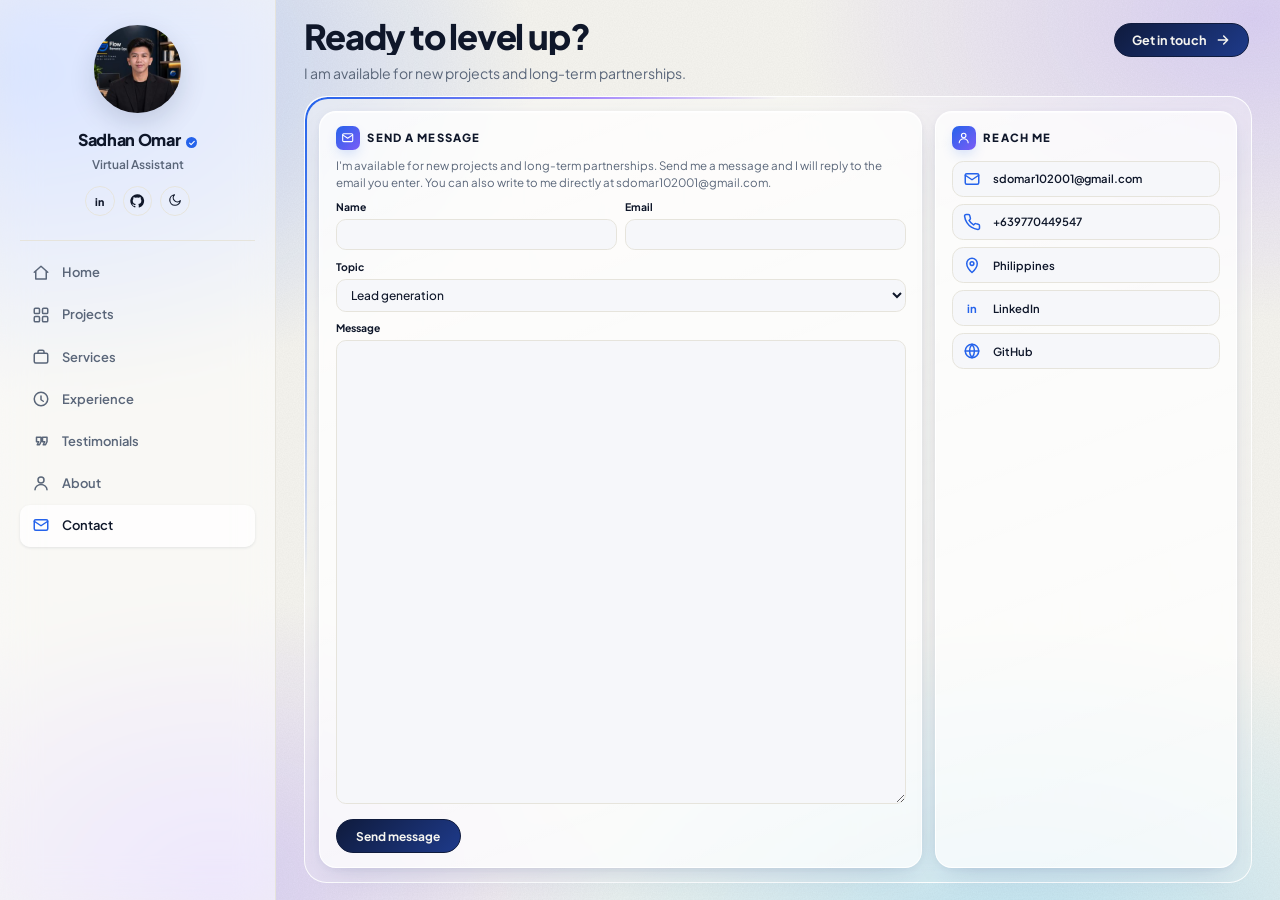
==== commit 8ed350ad: "Add testimonials, funnel project, new design" ====
--- a/contact.html
+++ b/contact.html
@@ -1,5 +1,5 @@
 <!DOCTYPE html>
-<html lang="en" data-theme="light">
+<html lang="en" data-theme="light" class="home-page fit-page">
 <head>
 <meta charset="UTF-8">
 <meta name="viewport" content="width=device-width, initial-scale=1.0, viewport-fit=cover">
@@ -11,12 +11,12 @@
 <link href="https://fonts.googleapis.com/css2?family=Plus+Jakarta+Sans:wght@400;500;600;700;800&family=Space+Grotesk:wght@500;600;700&display=swap" rel="stylesheet">
 <link rel="stylesheet" href="styles.css">
 </head>
-<body class="">
+<body class="home">
 <div class="app">
   <aside class="side">
     <div class="prof">
       <div class="avatar" role="img" aria-label="Portrait of Sadhan Omar"></div>
-      <a class="name" href="index.html">Sadhan Omar</a>
+      <a class="name" href="index.html">Sadhan Omar<span class="vf"><svg viewBox="0 0 24 24"><path d="M5 12.5l4.5 4.5L19 7.5"/></svg></span></a>
       <div class="role">Virtual Assistant</div>
       <div class="sub">B2B Lead Generation · CRM &amp; Automation</div>
       <div class="icons">
@@ -25,30 +25,33 @@
         <button class="ibtn" id="theme" type="button" aria-label="Switch to dark mode"><span class="moon"><svg viewBox="0 0 24 24" aria-hidden="true"><path d="M21 13A9 9 0 1111 3a7 7 0 0010 10z"/></svg></span><span class="sun"><svg viewBox="0 0 24 24" aria-hidden="true"><circle cx="12" cy="12" r="4"/><path d="M12 2v2M12 20v2M4.9 4.9l1.4 1.4M17.7 17.7l1.4 1.4M2 12h2M20 12h2M4.9 19.1l1.4-1.4M17.7 6.3l1.4-1.4"/></svg></span></button>
       </div>
     </div>
-    <nav class="menu" aria-label="Portfolio pages"><a href="index.html"><svg viewBox="0 0 24 24" aria-hidden="true"><path d="M3 11l9-8 9 8"/><path d="M5 10v10h14V10"/></svg>Home</a><a href="projects.html"><svg viewBox="0 0 24 24" aria-hidden="true"><rect x="3" y="3" width="7" height="7" rx="1.5"/><rect x="14" y="3" width="7" height="7" rx="1.5"/><rect x="3" y="14" width="7" height="7" rx="1.5"/><rect x="14" y="14" width="7" height="7" rx="1.5"/></svg>Projects</a><a href="services.html"><svg viewBox="0 0 24 24" aria-hidden="true"><rect x="3" y="7" width="18" height="13" rx="2"/><path d="M8 7V5a2 2 0 012-2h4a2 2 0 012 2v2"/></svg>Services</a><a href="experience.html"><svg viewBox="0 0 24 24" aria-hidden="true"><path d="M12 8v5l3 2"/><circle cx="12" cy="12" r="9"/></svg>Experience</a><a href="about.html"><svg viewBox="0 0 24 24" aria-hidden="true"><circle cx="12" cy="8" r="4"/><path d="M4 21c0-4 4-7 8-7s8 3 8 7"/></svg>About</a><a href="contact.html" aria-current="page"><svg viewBox="0 0 24 24" aria-hidden="true"><rect x="3" y="5" width="18" height="14" rx="2"/><path d="M3 7l9 6 9-6"/></svg>Contact</a></nav>
+    <nav class="menu" aria-label="Portfolio pages"><a href="index.html"><svg viewBox="0 0 24 24" aria-hidden="true"><path d="M3 11l9-8 9 8"/><path d="M5 10v10h14V10"/></svg>Home</a><a href="projects.html"><svg viewBox="0 0 24 24" aria-hidden="true"><rect x="3" y="3" width="7" height="7" rx="1.5"/><rect x="14" y="3" width="7" height="7" rx="1.5"/><rect x="3" y="14" width="7" height="7" rx="1.5"/><rect x="14" y="14" width="7" height="7" rx="1.5"/></svg>Projects</a><a href="services.html"><svg viewBox="0 0 24 24" aria-hidden="true"><rect x="3" y="7" width="18" height="13" rx="2"/><path d="M8 7V5a2 2 0 012-2h4a2 2 0 012 2v2"/></svg>Services</a><a href="experience.html"><svg viewBox="0 0 24 24" aria-hidden="true"><path d="M12 8v5l3 2"/><circle cx="12" cy="12" r="9"/></svg>Experience</a><a href="testimonials.html"><svg viewBox="0 0 24 24" aria-hidden="true"><path d="M7 17h3l2-4V7H6v6h3zM15 17h3l2-4V7h-6v6h3z"/></svg>Testimonials</a><a href="about.html"><svg viewBox="0 0 24 24" aria-hidden="true"><circle cx="12" cy="8" r="4"/><path d="M4 21c0-4 4-7 8-7s8 3 8 7"/></svg>About</a><a href="contact.html" aria-current="page"><svg viewBox="0 0 24 24" aria-hidden="true"><rect x="3" y="5" width="18" height="14" rx="2"/><path d="M3 7l9 6 9-6"/></svg>Contact</a></nav>
   </aside>
   <div class="content">
     <div class="topbar"><span class="crumb">Contact</span><a class="btn" href="contact.html">Get in touch <svg viewBox="0 0 24 24" aria-hidden="true"><path d="M5 12h14M13 6l6 6-6 6"/></svg></a></div>
-    <div class="contact-grid"><section class="panel"><div class="block"><div class="eyebrow">Contact</div><h2 class="sec-title">Ready to level up?</h2><p class="bio" id="c-intro">I'm available for new projects and long-term partnerships. Write your message below, copy it, and send it to <b>sdomar102001@gmail.com</b>.</p></div><form id="cform" novalidate>
-        <label for="c-name">Name<input id="c-name" name="name" autocomplete="name" required></label>
-        <label for="c-email">Email<input id="c-email" name="email" type="email" autocomplete="email" required></label>
-        <label for="c-topic">Topic
-          <select id="c-topic" name="topic"><option>Lead generation</option><option>CRM or GoHighLevel setup</option><option>Workflow automation</option><option>Something else</option></select>
-        </label>
-        <label for="c-msg">Message<textarea id="c-msg" name="message" required></textarea></label>
-        <div class="err" id="c-err" role="alert"></div>
-        <label class="hp" aria-hidden="true">Leave this field empty<input name="website" tabindex="-1" autocomplete="off"></label>
-        <div class="ok" id="c-ok" role="status" hidden></div>
-        <button class="btn" type="submit" id="c-submit">Write message</button>
-      </form>
-      <div class="draft" id="draft" hidden>
-        <pre id="draft-text"></pre>
-        <div class="row"><button class="btn alt" type="button" id="copy">Copy message</button><span class="note" id="copy-note"></span></div>
-      </div>
-    </section><aside class="tile cinfo"><h2>Reach me</h2><a href="mailto:sdomar102001@gmail.com"><svg viewBox="0 0 24 24" aria-hidden="true"><rect x="3" y="5" width="18" height="14" rx="2"/><path d="M3 7l9 6 9-6"/></svg>sdomar102001@gmail.com</a><div><svg viewBox="0 0 24 24" aria-hidden="true"><path d="M22 16.9v3a2 2 0 01-2.2 2 19.8 19.8 0 01-8.6-3.1 19.5 19.5 0 01-6-6A19.8 19.8 0 012.1 4.2 2 2 0 014.1 2h3a2 2 0 012 1.7c.1 1 .4 1.9.7 2.8a2 2 0 01-.5 2.1L8.1 9.9a16 16 0 006 6l1.3-1.3a2 2 0 012.1-.4c.9.3 1.8.6 2.8.7a2 2 0 011.7 2z"/></svg>+639770449547</div><div><svg viewBox="0 0 24 24" aria-hidden="true"><path d="M12 22s7-6.2 7-12a7 7 0 10-14 0c0 5.8 7 12 7 12z"/><circle cx="12" cy="10" r="2.5"/></svg>Philippines</div><a href="https://www.linkedin.com/in/sadhan-omar-b422b1380" target="_blank" rel="noopener"><b style="color:var(--accent)">in</b>linkedin.com/in/sadhan-omar-b422b1380</a><a href="https://github.com/sdomar01" target="_blank" rel="noopener"><svg viewBox="0 0 24 24" aria-hidden="true"><circle cx="12" cy="12" r="9"/><path d="M3 12h18M12 3a14 14 0 010 18M12 3a14 14 0 000 18"/></svg>github.com/sdomar01</a></aside></div>
+    <div class="home-wrap">
+<div class="hh"><h1>Ready to level up?</h1><p>I am available for new projects and long-term partnerships.</p></div>
+<section class="bento2 ct">
+<div class="bt ct-form"><div class="bt-h"><span class="bi"><svg viewBox="0 0 24 24" aria-hidden="true"><rect x="3" y="5" width="18" height="14" rx="2"/><path d="M3 7l9 6 9-6"/></svg></span><h2>Send a message</h2></div>
+<p class="bt-d" id="c-intro">Fill in the form and your message goes straight to my inbox.</p>
+<form id="cform" novalidate>
+<div class="two-f"><label for="c-name">Name<input id="c-name" name="name" autocomplete="name" required></label>
+<label for="c-email">Email<input id="c-email" name="email" type="email" autocomplete="email" required></label></div>
+<label for="c-topic">Topic<select id="c-topic" name="topic"><option>Lead generation</option><option>CRM or GoHighLevel setup</option><option>Workflow automation</option><option>Something else</option></select></label>
+<label for="c-msg" class="grow">Message<textarea id="c-msg" name="message" required></textarea></label>
+<div class="err" id="c-err" role="alert"></div>
+<label class="hp" aria-hidden="true">Leave this field empty<input name="website" tabindex="-1" autocomplete="off"></label>
+<div class="ok" id="c-ok" role="status" hidden></div>
+<button class="btn" type="submit" id="c-submit">Write message</button>
+</form>
+<div class="draft" id="draft" hidden><pre id="draft-text"></pre><div class="row"><button class="btn alt" type="button" id="copy">Copy message</button><span class="note" id="copy-note"></span></div></div></div>
+<aside class="bt ct-info"><div class="bt-h"><span class="bi"><svg viewBox="0 0 24 24" aria-hidden="true"><circle cx="12" cy="8" r="4"/><path d="M4 21c0-4 4-7 8-7s8 3 8 7"/></svg></span><h2>Reach me</h2></div><div class="cinfo">
+<a href="mailto:sdomar102001@gmail.com"><svg viewBox="0 0 24 24" aria-hidden="true"><rect x="3" y="5" width="18" height="14" rx="2"/><path d="M3 7l9 6 9-6"/></svg>sdomar102001@gmail.com</a><div><svg viewBox="0 0 24 24" aria-hidden="true"><path d="M22 16.9v3a2 2 0 01-2.2 2 19.8 19.8 0 01-8.6-3.1 19.5 19.5 0 01-6-6A19.8 19.8 0 012.1 4.2 2 2 0 014.1 2h3a2 2 0 012 1.7c.1 1 .4 1.9.7 2.8a2 2 0 01-.5 2.1L8.1 9.9a16 16 0 006 6l1.3-1.3a2 2 0 012.1-.4c.9.3 1.8.6 2.8.7a2 2 0 011.7 2z"/></svg>+639770449547</div><div><svg viewBox="0 0 24 24" aria-hidden="true"><path d="M12 22s7-6.2 7-12a7 7 0 10-14 0c0 5.8 7 12 7 12z"/><circle cx="12" cy="10" r="2.5"/></svg>Philippines</div>
+<a href="https://www.linkedin.com/in/sadhan-omar-b422b1380" target="_blank" rel="noopener"><b style="color:var(--accent)">in</b>LinkedIn</a><a href="https://github.com/sdomar01" target="_blank" rel="noopener"><svg viewBox="0 0 24 24" aria-hidden="true"><circle cx="12" cy="12" r="9"/><path d="M3 12h18M12 3a14 14 0 010 18M12 3a14 14 0 000 18"/></svg>GitHub</a></div></aside>
+</section></div>
     <div class="foot">Sadhan Omar · Virtual Assistant · Lead Generation, CRM and Automation</div>
   </div>
 </div>
 <script src="script.js"></script>
 </body>
-</html>
+</html>
--- a/styles.css
+++ b/styles.css
@@ -309,11 +309,11 @@
 html.home-page{font-size:clamp(10px,min(2.35vh,1.2vw),16px)}
 body.home{font-size:1rem}
 body.home .content{padding:1.6rem 2.2rem 1.4rem;gap:1.1rem}
-body.home .side{padding:1.6rem 1.2rem}
-body.home .avatar{width:7rem;height:7rem}
-body.home .prof .name{font-size:1.25rem}body.home .prof .role{font-size:.85rem}body.home .prof .sub{font-size:.78rem}
-body.home .menu a{padding:.62rem .9rem;font-size:.92rem}
-body.home .icons{margin-top:.8rem}
+body.home .side,body.inner .side{padding:1.6rem 1.2rem}
+body.home .avatar,body.inner .avatar{width:7rem;height:7rem}
+body.home .prof .name,body.inner .prof .name{font-size:1.25rem}body.home .prof .role{font-size:.85rem}body.home .prof .sub{font-size:.78rem}
+body.home .menu a,body.inner .menu a{padding:.62rem .9rem;font-size:.92rem}
+body.home .icons,body.inner .icons{margin-top:.8rem}
 .home-wrap{display:flex;flex-direction:column;gap:1rem;flex:1;min-height:0}
 .hh{display:flex;align-items:flex-start;justify-content:space-between;gap:1rem}
 .hh h1{font-size:2.3rem;font-weight:800;letter-spacing:-.03em;line-height:1.08;max-width:22ch}
@@ -384,20 +384,20 @@
 
 /* HOME v4: closer copy of the reference layout (home only) */
 .vf{display:none}
-body.home .vf{display:inline-grid;place-items:center;width:1em;height:1em;border-radius:50%;background:var(--accent);margin-left:.4rem;vertical-align:-.1em;font-size:.8rem}
+body.home .vf,body.inner .vf{display:inline-grid;place-items:center;width:1em;height:1em;border-radius:50%;background:var(--accent);margin-left:.4rem;vertical-align:-.1em;font-size:.8rem}
 .vf svg{width:70%;height:70%;fill:none;stroke:#fff;stroke-width:3.5;stroke-linecap:round;stroke-linejoin:round}
 @media (min-width:1001px){
-body.home .side{background:transparent;border-right:1px solid var(--line);padding:1.8rem 1.4rem}
-body.home .avatar{width:6.2rem;height:6.2rem;border:0;box-shadow:0 10px 26px rgba(15,27,61,.15);-webkit-mask:none}
-body.home .prof .name{font-size:1.15rem}
-body.home .prof .role{color:var(--muted);font-weight:600}
-body.home .prof .sub{display:none}
-body.home .icons{margin:.8rem 0 .6rem}
-body.home .ibtn{width:2.1rem;height:2.1rem;font-size:.75rem;background:transparent}
-body.home .ibtn svg{width:1rem;height:1rem}
-body.home .menu{gap:0;padding-top:.8rem;border-top:1px solid var(--line)}
-body.home .menu a{border-radius:.7rem;padding:.7rem .9rem;border-bottom:1px solid transparent}
-body.home .menu a[aria-current="page"]{background:var(--card);box-shadow:0 1px 3px rgba(15,27,61,.1);color:var(--fg)}
+body.home .side,body.inner .side{background:transparent;border-right:1px solid var(--line);padding:1.8rem 1.4rem}
+body.home .avatar,body.inner .avatar{width:6.2rem;height:6.2rem;border:0;box-shadow:0 10px 26px rgba(15,27,61,.15);-webkit-mask:none}
+body.home .prof .name,body.inner .prof .name{font-size:1.15rem}
+body.home .prof .role,body.inner .prof .role{color:var(--muted);font-weight:600}
+body.home .prof .sub,body.inner .prof .sub{display:none}
+body.home .icons,body.inner .icons{margin:.8rem 0 .6rem}
+body.home .ibtn,body.inner .ibtn{width:2.1rem;height:2.1rem;font-size:.75rem;background:transparent}
+body.home .ibtn svg,body.inner .ibtn svg{width:1rem;height:1rem}
+body.home .menu,body.inner .menu{gap:0;padding-top:.8rem;border-top:1px solid var(--line)}
+body.home .menu a,body.inner .menu a{border-radius:.7rem;padding:.7rem .9rem;border-bottom:1px solid transparent}
+body.home .menu a[aria-current="page"],body.inner .menu a[aria-current="page"]{background:var(--card);box-shadow:0 1px 3px rgba(15,27,61,.1);color:var(--fg)}
 body.home .content::before{content:"";position:absolute;right:-12rem;top:-14rem;width:34rem;height:34rem;border:1px solid var(--line);border-radius:50%;pointer-events:none}
 body.home .content::after{content:"";position:absolute;left:8rem;bottom:-18rem;width:30rem;height:30rem;border:1px solid var(--line);border-radius:50%;pointer-events:none}
 body.home .hh h1{font-size:2.7rem;max-width:none;letter-spacing:-.035em;line-height:1.05;white-space:nowrap}
@@ -451,5 +451,190 @@
 .certbox{position:relative;display:block}
 .certbox img{position:absolute;inset:0;margin:auto;width:auto;height:auto;max-width:100%;max-height:100%}
 @media (max-width:1000px){.certbox img{position:static}}
-@media (min-width:1001px){body.home .content{overflow:hidden}html.home-page{overflow:hidden}}
+@media (min-width:1001px){body.home .content{overflow:hidden}html.fit-page{overflow:hidden}}
 body.home .content>.home-wrap{position:relative;z-index:1}
+@media (min-width:1001px) and (max-height:660px){.pn li:nth-child(n+3){display:none}}
+
+/* about + contact: one-screen layouts */
+.bt:not(a):hover{transform:none;box-shadow:var(--shadow)}
+.ab{grid-template-columns:repeat(4,minmax(0,1fr))}
+.ab-intro{grid-column:span 2;flex-direction:row;gap:1.1rem;align-items:stretch}
+.ab-det,.ab-rem{grid-column:span 1}
+.ab-cert,.ab-tools{grid-column:span 2}
+.about-photo.sm{width:auto;height:100%;max-height:100%;aspect-ratio:3/4;border-radius:1rem;flex:none;align-self:center;max-width:36%;background-size:cover}
+.ab-txt{flex:1;min-width:0;display:flex;flex-direction:column;gap:.45rem;justify-content:center}
+.ab-txt .btn.sm{align-self:flex-start;font-size:.8rem;padding:.5rem 1rem;margin-top:.2rem}
+.dl2{list-style:none;margin:.3rem 0 0;padding:0;display:flex;flex-direction:column;font-size:.76rem;overflow:hidden}
+.dl2 li{display:flex;flex-direction:column;padding:.28rem 0;border-bottom:1px solid var(--line);font-weight:600;overflow-wrap:anywhere;line-height:1.3}
+.dl2 li:last-child{border-bottom:0}
+.dl2 span{font-size:.62rem;font-weight:800;letter-spacing:.08em;text-transform:uppercase;color:var(--muted)}
+.dl2 a{color:var(--accent);text-decoration:none}
+.czgrid{flex:1;min-height:0;display:grid;grid-template-columns:repeat(4,1fr);gap:.6rem;margin-top:.4rem}
+.czgrid .shot{height:100%;min-height:0;display:block;border-radius:.6rem}
+.czgrid .shot img{width:100%;height:100%;object-fit:cover}
+.ab-tools .tags{gap:.4rem;margin-top:.4rem;overflow:hidden;align-content:flex-start}
+.ab-tools .tag{font-size:.74rem;padding:.25rem .7rem}
+.ct{grid-template-columns:2fr 1fr;grid-template-rows:minmax(0,1fr)}
+.ct-form{overflow:auto}
+form#cform{margin-top:.5rem;gap:.55rem;flex:1;min-height:0}
+form#cform label{font-size:.74rem;gap:.25rem}
+form#cform input,form#cform select,form#cform textarea{font-size:.85rem;padding:.5rem .7rem;border-radius:.7rem}
+form#cform .grow{flex:1;min-height:0}
+form#cform textarea{flex:1;min-height:3rem;height:100%}
+.two-f{display:grid;grid-template-columns:1fr 1fr;gap:.6rem}
+form#cform .btn{padding:.6rem 1.4rem;font-size:.85rem}
+.ct-info .cinfo{gap:.5rem;margin-top:.4rem}
+.ct-info .cinfo a,.ct-info .cinfo div{padding:.55rem .75rem;font-size:.8rem;border-radius:.8rem}
+@media (min-width:1001px) and (max-height:660px){.ab-intro .bt-d:nth-of-type(2){display:none}.ab-det li:nth-child(n+4){display:none}.ab-tools .tag:nth-child(n+14){display:none}.hh p{display:none}.ct-info .cinfo div:nth-of-type(2){display:none}}
+@media (max-width:1000px){
+  .ab,.ct{display:flex;flex-direction:column}
+  .ab-intro{flex-direction:column}.about-photo.sm{width:9rem;height:auto;max-width:none;aspect-ratio:3/4}
+  .czgrid{grid-template-columns:repeat(2,1fr);height:auto}.czgrid .shot{height:auto}
+  .two-f{grid-template-columns:1fr}
+  form#cform textarea{min-height:7rem}
+  .bt{min-height:0}
+}
+.czgrid .shot{background:#0d0d0d}.czgrid .shot img{object-fit:contain}
+@media (max-width:1000px){
+  .czgrid{grid-auto-rows:auto;flex:none}
+  .czgrid .shot{aspect-ratio:3/2;height:auto}
+  .czgrid .shot img{height:100%}
+  body.home .topbar .btn{font-size:.85rem;padding:.55rem 1rem}
+  .topbar{justify-content:flex-end}
+}
+@media (min-width:1001px){.ab-cert{grid-column:span 3}.ab-tools{grid-column:span 1}.czgrid .shot{display:grid;place-items:center}.czgrid .shot img{height:auto;max-height:100%}}
+
+/* inner pages: keep the sidebar the same size as home */
+@media (min-width:1001px){body.inner .side{overflow:hidden}}
+
+/* ===== PREMIUM UI: aurora background, glass, motion ===== */
+@property --a{syntax:"<angle>";initial-value:0deg;inherits:false}
+:root{--glass:rgba(255,255,255,.72);--glass-2:rgba(255,255,255,.55);--glass-line:rgba(255,255,255,.9);--glow:rgba(37,99,235,.28);
+  --b1:rgba(96,140,255,.42);--b2:rgba(167,139,250,.34);--b3:rgba(56,189,248,.30);--b4:rgba(255,255,255,.9)}
+:root[data-theme="dark"]{--glass:rgba(20,29,50,.62);--glass-2:rgba(16,24,42,.55);--glass-line:rgba(120,150,230,.16);--glow:rgba(91,155,255,.35);
+  --b1:rgba(59,110,255,.30);--b2:rgba(124,92,246,.26);--b3:rgba(14,165,233,.18);--b4:rgba(0,0,0,0)}
+html{background:var(--bg)}
+body{background:transparent;position:relative}
+body::before{content:"";position:fixed;inset:-25%;z-index:-2;pointer-events:none;
+  background:radial-gradient(38% 34% at 18% 22%,var(--b1),transparent 70%),radial-gradient(34% 32% at 82% 18%,var(--b2),transparent 70%),radial-gradient(40% 36% at 70% 88%,var(--b3),transparent 70%),radial-gradient(30% 30% at 28% 82%,var(--b2),transparent 70%);
+  animation:aurora 26s ease-in-out infinite alternate;will-change:transform}
+body::after{content:"";position:fixed;inset:0;z-index:-1;pointer-events:none;opacity:.045;mix-blend-mode:multiply;
+  background-image:url("data:image/svg+xml;utf8,<svg xmlns='http://www.w3.org/2000/svg' width='160' height='160'><filter id='n'><feTurbulence type='fractalNoise' baseFrequency='.8' numOctaves='2' stitchTiles='stitch'/><feColorMatrix values='0 0 0 0 0  0 0 0 0 0  0 0 0 0 0  0 0 0 .9 0'/></filter><rect width='100%' height='100%' filter='url(%23n)'/></svg>")}
+:root[data-theme="dark"] body::after{mix-blend-mode:screen;opacity:.035}
+@keyframes aurora{0%{transform:translate3d(0,0,0) scale(1)}50%{transform:translate3d(3%,-2%,0) scale(1.08) rotate(2deg)}100%{transform:translate3d(-3%,3%,0) scale(1.04) rotate(-2deg)}}
+body.home .content::before,body.home .content::after{display:none}
+
+/* glass surfaces */
+.side{background:var(--glass-2)!important;-webkit-backdrop-filter:blur(18px) saturate(1.4);backdrop-filter:blur(18px) saturate(1.4);border-right:1px solid var(--glass-line)}
+.bt,.tile,.panel,.phero,.psec,.drivers,.case,.plat,.card{background:var(--glass);-webkit-backdrop-filter:blur(12px);backdrop-filter:blur(12px);border:1px solid var(--glass-line);
+  box-shadow:0 1px 0 rgba(255,255,255,.6) inset,0 10px 30px -12px rgba(30,50,120,.22),0 2px 6px rgba(30,50,120,.05)}
+:root[data-theme="dark"] .bt,:root[data-theme="dark"] .tile,:root[data-theme="dark"] .panel,:root[data-theme="dark"] .phero,:root[data-theme="dark"] .psec,:root[data-theme="dark"] .drivers,:root[data-theme="dark"] .case,:root[data-theme="dark"] .plat,:root[data-theme="dark"] .card{box-shadow:0 1px 0 rgba(255,255,255,.05) inset,0 14px 34px -14px rgba(0,0,0,.6)}
+.bento2{background:linear-gradient(160deg,rgba(255,255,255,.35),rgba(255,255,255,.12));-webkit-backdrop-filter:blur(8px);backdrop-filter:blur(8px);border:1px solid var(--glass-line);position:relative}
+:root[data-theme="dark"] .bento2{background:linear-gradient(160deg,rgba(255,255,255,.04),rgba(255,255,255,.01))}
+.bento2::before{content:"";position:absolute;inset:0;border-radius:inherit;padding:1.5px;pointer-events:none;z-index:2;
+  background:conic-gradient(from var(--a),transparent 0 72%,var(--accent) 86%,#a78bfa 93%,transparent 100%);
+  -webkit-mask:linear-gradient(#000 0 0) content-box,linear-gradient(#000 0 0);-webkit-mask-composite:xor;mask:linear-gradient(#000 0 0) content-box exclude,linear-gradient(#000 0 0);animation:spin 9s linear infinite}
+@keyframes spin{to{--a:360deg}}
+.drivers{border-radius:1.1rem}
+
+/* spotlight + lift on cards */
+.bt{position:relative;--mx:50%;--my:50%;transition:transform .35s cubic-bezier(.2,.8,.2,1),box-shadow .35s,border-color .35s}
+.bt::after{content:"";position:absolute;inset:0;border-radius:inherit;pointer-events:none;opacity:0;transition:opacity .3s;background:radial-gradient(260px circle at var(--mx) var(--my),var(--glow),transparent 62%);mix-blend-mode:soft-light}
+a.bt:hover::after{opacity:1}
+a.bt:hover{transform:translateY(-4px);border-color:var(--accent);box-shadow:0 18px 40px -14px var(--glow),0 1px 0 rgba(255,255,255,.6) inset}
+.bt-h .bi,.bi{background:linear-gradient(135deg,var(--accent),#7c5cf6);box-shadow:0 6px 14px -4px var(--glow)}
+.btn{background:linear-gradient(135deg,var(--navy),#1e3a8a);position:relative;overflow:hidden}
+:root[data-theme="dark"] .btn{background:linear-gradient(135deg,#e8edf8,#b9ccff)}
+.btn::after{content:"";position:absolute;top:0;left:-60%;width:40%;height:100%;background:linear-gradient(100deg,transparent,rgba(255,255,255,.45),transparent);transform:skewX(-20deg);transition:left .6s}
+.btn:hover::after{left:130%}
+.btn.alt{background:transparent}
+:root[data-theme="dark"] .btn.alt{background:transparent}
+.menu a[aria-current="page"]{background:var(--glass)!important;box-shadow:0 6px 16px -8px var(--glow),inset 0 0 0 1px var(--glass-line)}
+.menu a{transition:background .25s,color .25s,transform .25s}
+.menu a:hover{transform:translateX(3px)}
+
+/* headline + avatar */
+.hh h1,.about-grid h1{background:linear-gradient(100deg,var(--fg) 0%,var(--fg) 40%,var(--accent) 55%,#7c5cf6 70%,var(--fg) 85%);background-size:250% 100%;-webkit-background-clip:text;background-clip:text;color:transparent;animation:shimmer 9s ease-in-out infinite alternate}
+@keyframes shimmer{from{background-position:100% 0}to{background-position:0 0}}
+.avatar{animation:halo 4.5s ease-in-out infinite}
+@keyframes halo{0%,100%{box-shadow:0 0 0 2px var(--glass-line),0 8px 24px -6px var(--glow)}50%{box-shadow:0 0 0 5px rgba(91,155,255,.18),0 12px 34px -4px var(--glow)}}
+.stack2 .p1{animation:fa 7s ease-in-out infinite}.stack2 .p2{animation:fb 8s ease-in-out infinite}
+@keyframes fa{0%,100%{transform:translate(-38%,-50%) rotate(6deg)}50%{transform:translate(-38%,-54%) rotate(8deg)}}
+@keyframes fb{0%,100%{transform:translate(-62%,-50%) rotate(-9deg)}50%{transform:translate(-62%,-46%) rotate(-11deg)}}
+.dots i.on{animation:pulse 2s infinite}@keyframes pulse{50%{transform:scale(1.5)}}
+.apills i{animation:blink 2.4s infinite}@keyframes blink{50%{opacity:.35}}
+
+/* entrance: staggered rise (pure CSS, always ends visible) */
+.hh h1,.hh p,.drivers,.bento2,.bento2>.bt{animation-name:rise;animation-duration:.8s;animation-timing-function:cubic-bezier(.2,.8,.2,1);animation-fill-mode:both}
+.hh h1{animation-name:rise,shimmer;animation-duration:.8s,9s;animation-iteration-count:1,infinite;animation-direction:normal,alternate;animation-timing-function:cubic-bezier(.2,.8,.2,1),ease-in-out;animation-fill-mode:both,none}
+.hh p{animation-delay:.1s}.drivers{animation-delay:.18s}.bento2{animation-delay:.26s}
+.bento2>.bt:nth-child(1){animation-delay:.38s}.bento2>.bt:nth-child(2){animation-delay:.46s}.bento2>.bt:nth-child(3){animation-delay:.54s}.bento2>.bt:nth-child(4){animation-delay:.62s}.bento2>.bt:nth-child(5){animation-delay:.70s}.bento2>.bt:nth-child(6){animation-delay:.78s}
+.side{animation:slidein .7s cubic-bezier(.2,.8,.2,1) both}
+@keyframes rise{from{opacity:0;transform:translateY(18px) scale(.985)}to{opacity:1;transform:none}}
+@keyframes slidein{from{opacity:0;transform:translateX(-18px)}to{opacity:1;transform:none}}
+@media (prefers-reduced-motion:reduce){body::before,.bento2::before,.avatar,.stack2 span,.hh h1,.side,.bt,.bento2,.drivers,.hh p{animation:none!important}}
+@media (max-width:1000px){body::before{inset:-10%;animation-duration:40s}.bento2::before{display:none}}
+.bt{-webkit-backdrop-filter:none;backdrop-filter:none}
+@media (min-width:1001px){body.home .hh h1{font-size:2.45rem;max-width:calc(100% - 11rem)}}
+.stack2 span{backface-visibility:hidden}
+
+/* smooth page changes: no replayed entrance animations, sidebar stays put */
+.side{view-transition-name:side}
+::view-transition-group(side){animation:none}
+::view-transition-old(side){display:none}
+::view-transition-new(side){animation:none}
+::view-transition-old(root),::view-transition-new(root){animation-duration:.22s;animation-timing-function:ease}
+
+/* glowing cursor (mouse only) */
+.cur-dot,.cur-glow{position:fixed;left:0;top:0;pointer-events:none;z-index:9999;border-radius:50%;opacity:0;transition:opacity .25s,width .25s,height .25s,margin .25s,background .25s,border-color .25s}
+.cur-dot{width:8px;height:8px;margin:-4px 0 0 -4px;background:var(--accent);box-shadow:0 0 12px 2px var(--glow),0 0 2px var(--accent)}
+.cur-glow{width:38px;height:38px;margin:-19px 0 0 -19px;border:1.5px solid var(--accent);background:radial-gradient(circle,var(--glow),transparent 70%);box-shadow:0 0 26px 4px var(--glow)}
+.cur-on .cur-dot,.cur-on .cur-glow{opacity:1}
+.cur-hover .cur-glow{width:60px;height:60px;margin:-30px 0 0 -30px;background:radial-gradient(circle,var(--glow),transparent 72%);border-color:#7c5cf6}
+.cur-hover .cur-dot{transform:scale(.6)}
+.cur-down .cur-glow{width:28px;height:28px;margin:-14px 0 0 -14px}
+html.cursor-on,html.cursor-on *:not(input):not(textarea):not(select){cursor:none!important}
+@media (hover:none),(pointer:coarse){.cur-dot,.cur-glow{display:none}}
+@media (prefers-reduced-motion:reduce){.cur-dot,.cur-glow{transition:none}}
+
+/* ===== bubble pop-in when a page opens ===== */
+@keyframes bubble{0%{opacity:0;transform:scale(.72) translateY(16px)}55%{opacity:1;transform:scale(1.045) translateY(-3px)}78%{transform:scale(.985) translateY(0)}100%{opacity:1;transform:none}}
+body .side{animation:none}
+body .hh h1{animation:bubble .8s cubic-bezier(.22,.9,.3,1) backwards,shimmer 9s ease-in-out infinite alternate}
+body .hh p{animation:bubble .8s cubic-bezier(.22,.9,.3,1) .08s backwards}
+body .drivers{animation:bubble .8s cubic-bezier(.22,.9,.3,1) .16s backwards}
+body .bento2{animation:none}
+body .bento2>.bt,body .pmain>.back,body .pmain>.phero,body .pmain>.psec:nth-of-type(-n+2),body .content>.panel:first-of-type,body .plat,body .grid>.card:nth-child(-n+6),body .entry:nth-child(-n+3),body .contact-grid>*{animation:bubble .8s cubic-bezier(.22,.9,.3,1) backwards}
+body .bento2>.bt:nth-child(1){animation-delay:.26s}body .bento2>.bt:nth-child(2){animation-delay:.34s}body .bento2>.bt:nth-child(3){animation-delay:.42s}body .bento2>.bt:nth-child(4){animation-delay:.5s}body .bento2>.bt:nth-child(5){animation-delay:.58s}body .bento2>.bt:nth-child(6){animation-delay:.66s}
+body .pmain>.phero{animation-delay:.1s}body .pmain>.psec:nth-of-type(-n+2){animation-delay:.2s}
+body .plat:nth-child(1),body .grid>.card:nth-child(1),body .entry:nth-child(1){animation-delay:.12s}
+body .plat:nth-child(2),body .grid>.card:nth-child(2),body .entry:nth-child(2){animation-delay:.2s}
+body .grid>.card:nth-child(3),body .entry:nth-child(3){animation-delay:.28s}
+body .grid>.card:nth-child(4){animation-delay:.36s}body .grid>.card:nth-child(5){animation-delay:.44s}body .grid>.card:nth-child(6){animation-delay:.52s}
+::view-transition-old(root),::view-transition-new(root){animation-duration:.14s}
+@media (prefers-reduced-motion:reduce){body .hh h1,body .hh p,body .drivers,body .bento2>.bt,body .pmain>*,body .content>.panel,body .plat,body .grid>.card,body .entry,body .contact-grid>*{animation:none!important}}
+/* smooth, calm entrance (replaces the bounce) */
+@keyframes bubble{from{opacity:0;transform:translateY(14px)}to{opacity:1;transform:none}}
+body .hh h1,body .hh p,body .drivers,body .bento2>.bt,body .pmain>.back,body .pmain>.phero,body .pmain>.psec:nth-of-type(-n+2),body .content>.panel:first-of-type,body .plat,body .grid>.card:nth-child(-n+6),body .entry:nth-child(-n+3),body .contact-grid>*{animation-duration:.7s;animation-timing-function:cubic-bezier(.16,1,.3,1)}
+body .hh h1{animation-duration:.7s,9s;animation-timing-function:cubic-bezier(.16,1,.3,1),ease-in-out}
+
+/* testimonials */
+.tmg{grid-template-columns:repeat(2,minmax(0,1fr));grid-template-rows:repeat(2,minmax(0,1fr))}
+.tm{gap:.5rem}
+.tm-top{display:flex;gap:.7rem;align-items:center}
+.tm-av{width:2.4rem;height:2.4rem;border-radius:50%;background:linear-gradient(135deg,var(--accent),#7c5cf6);color:#fff;display:grid;place-items:center;font-weight:800;font-size:.85rem;flex:none}
+.tm-top b{display:block;font-size:.95rem;line-height:1.2}.tm-top span{font-size:.74rem;color:var(--muted)}
+.tm-q{font-size:.82rem;line-height:1.55;color:var(--fg);flex:1;min-height:0;overflow:hidden;font-style:italic}
+.tm-tag{align-self:flex-start;font-size:.66rem;font-weight:800;letter-spacing:.06em;text-transform:uppercase;padding:.2rem .6rem;border-radius:999px;background:var(--accent-soft);color:var(--accent)}
+.tm-draft{background:#fff4d6;color:#7a4b00;border:1px dashed #d9a400;border-radius:.8rem;padding:.5rem .9rem;font-size:.8rem;font-weight:700}
+:root[data-theme="dark"] .tm-draft{background:rgba(255,200,0,.12);color:#ffd36b}
+@media (max-width:1000px){.tmg{display:flex;flex-direction:column}}
+.tm-top .tm-av{color:#fff;font-size:.85rem}
+
+.tl{list-style:none;margin:.5rem 0 0;padding:0;display:flex;flex-direction:column;gap:.45rem;flex:1;min-height:0;overflow:hidden}
+.tl li{display:flex;gap:.6rem;align-items:flex-start;border:1px solid var(--line);border-radius:.8rem;padding:.4rem .6rem;background:var(--card-2)}
+.tl .tm-av{width:1.7rem;height:1.7rem;font-size:.62rem}
+.tl-t{min-width:0}.tl-t b{display:block;font-size:.76rem;line-height:1.2}.tl-t b em{font-style:normal;font-weight:500;color:var(--muted);font-size:.68rem}
+.tl-t i{display:-webkit-box;-webkit-line-clamp:2;-webkit-box-orient:vertical;overflow:hidden;font-size:.7rem;line-height:1.4;color:var(--muted)}
+@media (min-width:1001px) and (max-height:660px){.tl li:nth-child(n+3){display:none}}
+@media (min-width:1001px) and (max-height:540px){.tl li:nth-child(n+2){display:none}}
